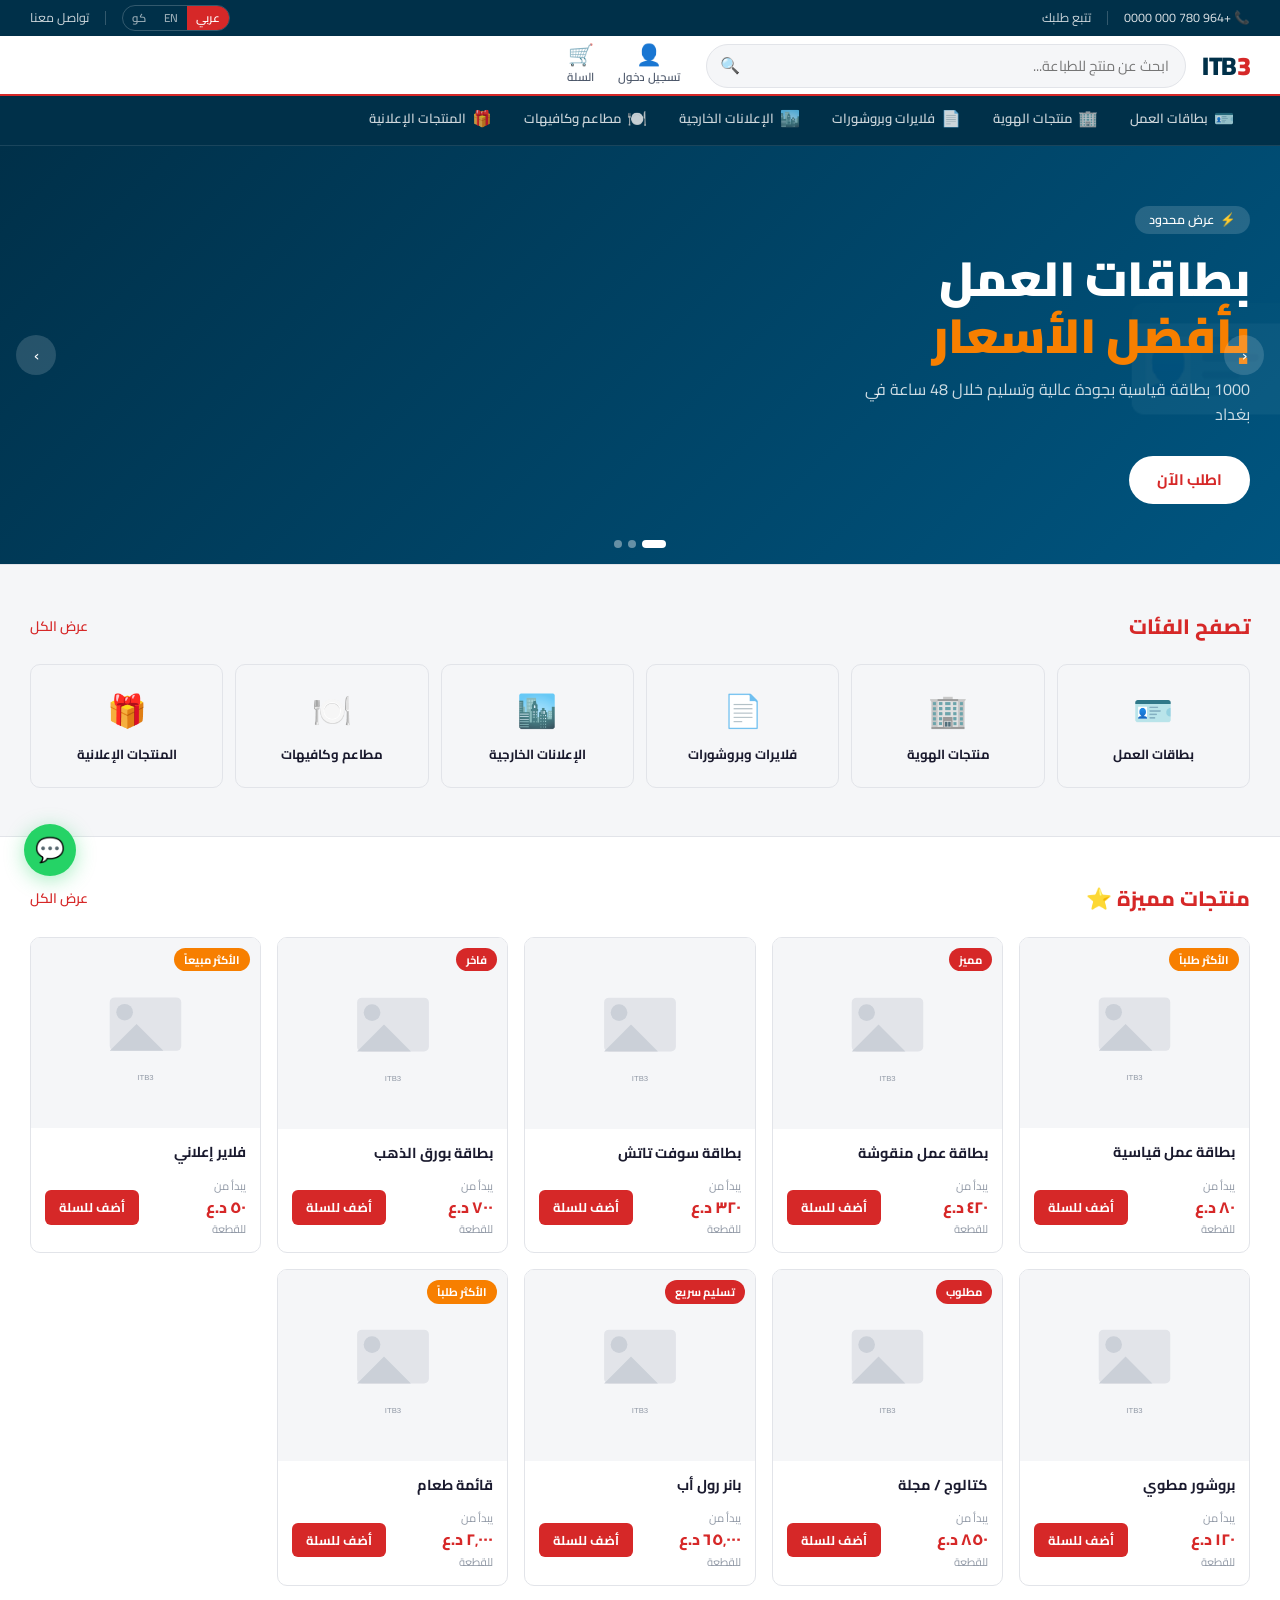
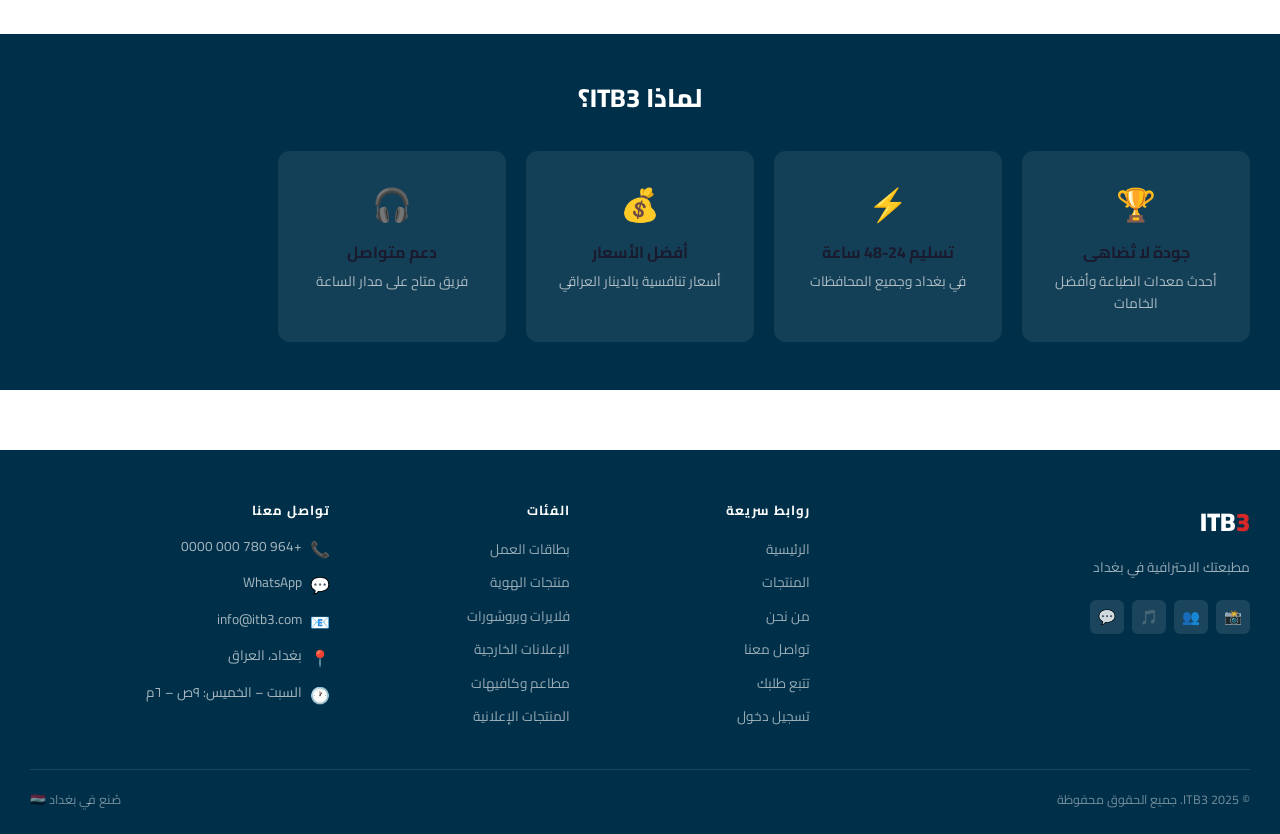
==== index.html @ 7f9bee48 "intial commit" ====
<!DOCTYPE html>
<html lang="ar" dir="rtl">
<head>
<meta charset="UTF-8"><meta name="viewport" content="width=device-width,initial-scale=1">
<title>ITB3 — مطبعة بغداد الاحترافية</title>
<meta name="description" content="أفضل حلول الطباعة في بغداد">
<link rel="stylesheet" href="assets/css/style.css">
</head>
<body class="font-arabic">

<!-- Topbar -->
<div class="topbar">
  <div class="container">
    <div class="topbar-inner">
      <div class="topbar-left">
        <span>📞 <span id="tb-phone"></span></span>
        <span class="topbar-sep"></span>
        <a href="track-order.html" data-i18n="nav_track"></a>
      </div>
      <div class="topbar-right">
        <div class="lang-pill">
          <button class="lang-btn active" data-lang="ar">عربي</button>
          <button class="lang-btn" data-lang="en">EN</button>
          <button class="lang-btn" data-lang="ku">کو</button>
        </div>
        <span class="topbar-sep"></span>
        <a href="contact.html" data-i18n="nav_contact"></a>
      </div>
    </div>
  </div>
</div>

<!-- Navbar -->
<nav id="main-nav">
  <div class="container">
    <div class="nav-inner">
      <button id="menu-toggle" aria-label="menu"><span></span><span></span><span></span></button>
      <a href="index.html" class="nav-logo-text">ITB<span>3</span></a>
      <div class="nav-search">
        <input type="text" data-i18n-ph="search_ph" id="main-search">
        <span class="nav-search-btn">🔍</span>
      </div>
      <div class="nav-actions">
        <a href="account/login.html" class="nav-action-btn auth-btn" id="nav-login">
          <span class="icon">👤</span><span data-i18n="nav_login"></span>
        </a>
        <a href="account/dashboard.html" class="nav-action-btn auth-btn" id="nav-dashboard" style="display:none">
          <span class="icon">👤</span><span id="nav-username"></span>
        </a>
        <button class="nav-action-btn" id="nav-logout" style="display:none" onclick="Auth.logout()">
          <span class="icon">🚪</span><span data-i18n="nav_logout"></span>
        </button>
        <a href="cart.html" class="nav-action-btn" style="position:relative">
          <span class="icon">🛒</span><span data-i18n="nav_cart"></span>
          <span class="cart-count">0</span>
        </a>
      </div>
    </div>
  </div>
</nav>

<!-- Category bar -->
<div class="cat-bar">
  <div class="container">
    <div class="cat-bar-inner" id="cat-bar"></div>
  </div>
</div>

<!-- Mobile nav -->
<div id="mob-overlay"></div>
<aside id="mob-nav">
  <div class="mob-nav-head">
    <span class="nav-logo-text" style="font-size:1.2rem">ITB<span>3</span></span>
    <button id="menu-toggle" style="font-size:1.3rem;color:#666">✕</button>
  </div>
  <nav class="mob-nav-links">
    <a href="index.html" class="mob-nav-link"><span class="ico">🏠</span><span data-i18n="nav_home"></span></a>
    <a href="products/index.html" class="mob-nav-link"><span class="ico">🏷️</span><span data-i18n="nav_products"></span></a>
    <a href="about.html" class="mob-nav-link"><span class="ico">ℹ️</span><span data-i18n="nav_about"></span></a>
    <a href="contact.html" class="mob-nav-link"><span class="ico">📞</span><span data-i18n="nav_contact"></span></a>
    <a href="track-order.html" class="mob-nav-link"><span class="ico">📦</span><span data-i18n="nav_track"></span></a>
    <a href="cart.html" class="mob-nav-link"><span class="ico">🛒</span><span data-i18n="nav_cart"></span></a>
    <a href="account/login.html" class="mob-nav-link"><span class="ico">👤</span><span data-i18n="nav_login"></span></a>
  </nav>
  <div style="padding:16px">
    <div class="lang-pill" style="justify-content:center">
      <button class="lang-btn active" data-lang="ar">عربي</button>
      <button class="lang-btn" data-lang="en">English</button>
      <button class="lang-btn" data-lang="ku">کوردی</button>
    </div>
  </div>
</aside>

<main>

<!-- Hero Slider -->
<section class="hero-slider">
  <div class="slides-track">
    <div class="slide slide-1">
      <div class="container">
        <div class="slide-content">
          <div class="slide-eyebrow">⚡ <span data-i18n="hero_offer"></span></div>
          <h2>بطاقات العمل<br><span>بأفضل الأسعار</span></h2>
          <p>1000 بطاقة قياسية بجودة عالية وتسليم خلال 48 ساعة في بغداد</p>
          <a href="product.html?id=standard-business-card" class="slide-cta" data-i18n="shop_now"></a>
        </div>
      </div>
      <div class="slide-decoration">🪪</div>
    </div>
    <div class="slide slide-2">
      <div class="container">
        <div class="slide-content">
          <div class="slide-eyebrow">🎯 <span data-i18n="hero_offer"></span></div>
          <h2>فلايرات وبروشورات<br><span>جاهزة خلال 24 ساعة</span></h2>
          <p>طباعة سريعة بألوان زاهية على ورق عالي الجودة بأحجام متعددة</p>
          <a href="product.html?id=flyer" class="slide-cta" data-i18n="shop_now"></a>
        </div>
      </div>
      <div class="slide-decoration">📄</div>
    </div>
    <div class="slide slide-3">
      <div class="container">
        <div class="slide-content">
          <div class="slide-eyebrow">🏆 <span>جودة لا تُضاهى</span></div>
          <h2>قوائم المطاعم<br><span>بتصميم فاخر</span></h2>
          <p>قوائم طعام احترافية مصفحة أو UV تعكس احترافية مطعمك</p>
          <a href="product.html?id=menu" class="slide-cta" data-i18n="shop_now"></a>
        </div>
      </div>
      <div class="slide-decoration">🍽️</div>
    </div>
  </div>
  <button class="slider-arrow slider-prev">‹</button>
  <button class="slider-arrow slider-next">›</button>
  <div class="slider-dots">
    <div class="slider-dot active"></div>
    <div class="slider-dot"></div>
    <div class="slider-dot"></div>
  </div>
</section>

<!-- Categories -->
<section class="sec" style="background:var(--bg-gray);border-bottom:1px solid var(--border)">
  <div class="container">
    <div class="sec-header">
      <h2 class="sec-title"><span data-i18n="cats_title"></span></h2>
      <a href="products/index.html" class="sec-link" data-i18n="view_all"></a>
    </div>
    <div class="cats-grid" id="cats-grid">
      <div style="grid-column:1/-1;text-align:center;padding:32px;color:var(--text-muted)" data-i18n="loading"></div>
    </div>
  </div>
</section>

<!-- Featured Products -->
<section class="sec">
  <div class="container">
    <div class="sec-header">
      <h2 class="sec-title"><span data-i18n="feat_title"></span> ⭐</h2>
      <a href="products/index.html" class="sec-link" data-i18n="view_all"></a>
    </div>
    <div class="products-grid" id="featured-grid">
      <div style="grid-column:1/-1;text-align:center;padding:32px;color:var(--text-muted)" data-i18n="loading"></div>
    </div>
  </div>
</section>

<!-- Why Us -->
<section class="sec" style="background:var(--secondary)">
  <div class="container">
    <div style="text-align:center;margin-bottom:36px">
      <h2 style="font-size:1.6rem;font-weight:800;color:#fff">لماذا ITB3؟</h2>
    </div>
    <div style="display:grid;grid-template-columns:repeat(auto-fill,minmax(220px,1fr));gap:20px">
      <div style="background:rgba(255,255,255,0.08);border-radius:12px;padding:28px;text-align:center;color:#fff">
        <div style="font-size:2rem;margin-bottom:12px">🏆</div>
        <h3 style="font-size:1rem;margin-bottom:8px">جودة لا تُضاهى</h3>
        <p style="color:rgba(255,255,255,0.65);font-size:0.85rem">أحدث معدات الطباعة وأفضل الخامات</p>
      </div>
      <div style="background:rgba(255,255,255,0.08);border-radius:12px;padding:28px;text-align:center;color:#fff">
        <div style="font-size:2rem;margin-bottom:12px">⚡</div>
        <h3 style="font-size:1rem;margin-bottom:8px">تسليم 24-48 ساعة</h3>
        <p style="color:rgba(255,255,255,0.65);font-size:0.85rem">في بغداد وجميع المحافظات</p>
      </div>
      <div style="background:rgba(255,255,255,0.08);border-radius:12px;padding:28px;text-align:center;color:#fff">
        <div style="font-size:2rem;margin-bottom:12px">💰</div>
        <h3 style="font-size:1rem;margin-bottom:8px">أفضل الأسعار</h3>
        <p style="color:rgba(255,255,255,0.65);font-size:0.85rem">أسعار تنافسية بالدينار العراقي</p>
      </div>
      <div style="background:rgba(255,255,255,0.08);border-radius:12px;padding:28px;text-align:center;color:#fff">
        <div style="font-size:2rem;margin-bottom:12px">🎧</div>
        <h3 style="font-size:1rem;margin-bottom:8px">دعم متواصل</h3>
        <p style="color:rgba(255,255,255,0.65);font-size:0.85rem">فريق متاح على مدار الساعة</p>
      </div>
    </div>
  </div>
</section>

</main>

<!-- Footer -->
<footer class="footer">
  <div class="container">
    <div class="footer-grid">
      <div>
        <div class="footer-logo"><span style="font-size:1.6rem;font-weight:900;color:#fff">ITB<span style="color:var(--primary)">3</span></span></div>
        <p style="color:rgba(255,255,255,0.6);font-size:0.85rem;margin:12px 0 20px;line-height:1.8" data-i18n="tagline"></p>
        <div class="footer-social">
          <a href="#">📸</a><a href="#">👥</a><a href="#">🎵</a><a href="#">💬</a>
        </div>
      </div>
      <div class="footer-col">
        <h4 data-i18n="footer_links"></h4>
        <ul>
          <li><a href="index.html" data-i18n="nav_home"></a></li>
          <li><a href="products/index.html" data-i18n="nav_products"></a></li>
          <li><a href="about.html" data-i18n="nav_about"></a></li>
          <li><a href="contact.html" data-i18n="nav_contact"></a></li>
          <li><a href="track-order.html" data-i18n="nav_track"></a></li>
          <li><a href="account/login.html" data-i18n="nav_login"></a></li>
        </ul>
      </div>
      <div class="footer-col" id="footer-cats-col">
        <h4 data-i18n="footer_cats"></h4>
        <ul id="footer-cats-list"></ul>
      </div>
      <div class="footer-col">
        <h4 data-i18n="footer_contact"></h4>
        <div class="footer-contact-item"><span class="ico">📞</span><a id="f-phone" href="#"></a></div>
        <div class="footer-contact-item"><span class="ico">💬</span><a id="f-wa" href="#">WhatsApp</a></div>
        <div class="footer-contact-item"><span class="ico">📧</span><a id="f-email" href="#"></a></div>
        <div class="footer-contact-item"><span class="ico">📍</span><span data-i18n="location_val"></span></div>
        <div class="footer-contact-item"><span class="ico">🕐</span><span data-i18n="hours_val"></span></div>
      </div>
    </div>
    <div class="footer-bottom">
      <p>© 2025 ITB3. <span data-i18n="footer_rights"></span></p>
      <p data-i18n="footer_made"></p>
    </div>
  </div>
</footer>
<a href="#" class="wa-float" data-wa>💬</a>

<script src="assets/js/i18n.js"></script>
<script src="assets/js/price-calc.js"></script>
<script src="assets/js/cart.js"></script>
<script src="assets/js/auth.js"></script>
<script src="assets/js/app.js"></script>
<script>
async function pageRender() {
  const lang = i18n.getLang();
  document.getElementById('tb-phone').textContent = CONFIG.phone;
  const fp = document.getElementById('f-phone'); if(fp){fp.href='tel:'+CONFIG.phone;fp.textContent=CONFIG.phone;}
  const fw = document.getElementById('f-wa'); if(fw) fw.href='https://wa.me/'+CONFIG.whatsapp;
  const fe = document.getElementById('f-email'); if(fe){fe.href='mailto:'+CONFIG.email;fe.textContent=CONFIG.email;}

  const res = await fetch('data/products.json');
  const data = await res.json();

  // Category bar
  const cb = document.getElementById('cat-bar');
  if(cb) cb.innerHTML = data.categories.map(c =>
    `<a href="products/index.html?cat=${c.id}" class="cat-bar-item">
      <span class="cat-icon">${c.icon}</span>${c.name[lang]||c.name.ar}
    </a>`).join('');

  // Categories grid
  const cg = document.getElementById('cats-grid');
  if(cg) cg.innerHTML = data.categories.map(c => buildCatCard(c)).join('');

  // Footer cats
  const fl = document.getElementById('footer-cats-list');
  if(fl) fl.innerHTML = data.categories.map(c => `<li><a href="products/index.html?cat=${c.id}">${c.name[lang]||c.name.ar}</a></li>`).join('');

  // Featured products
  const fg = document.getElementById('featured-grid');
  if(fg) {
    const feat = data.products.filter(p => p.featured);
    fg.innerHTML = feat.map(p => buildCard(p)).join('');
    i18n.render();
  }
  document.querySelectorAll('.fade-up').forEach(el => setTimeout(()=>el.classList.add('in'),50));
}
document.addEventListener('DOMContentLoaded', pageRender);
// Search
document.addEventListener('DOMContentLoaded', () => {
  document.getElementById('main-search').addEventListener('keydown', e => {
    if(e.key==='Enter') {
      const q = e.target.value.trim();
      if(q) window.location.href = 'products/index.html?q='+encodeURIComponent(q);
    }
  });
});
</script>
</body>
</html>
---- assets/css/style.css ----
/* ═══════════════════════════════════════════════════════════════
   ITB3 v2 — White E-Commerce Theme
   Like bidolubaski.com | AR/EN/KU | IQD | Full responsive
   ═══════════════════════════════════════════════════════════════ */

@import url('https://fonts.googleapis.com/css2?family=Cairo:wght@300;400;500;600;700;800;900&family=Raleway:wght@400;500;600;700;800&display=swap');

/* ── Variables ──────────────────────────────────────────────── */
:root {
  --primary:      #D62828;
  --primary-dark: #A81E1E;
  --primary-light:#FCE8E8;
  --secondary:    #003049;
  --accent:       #F77F00;
  --accent-light: #FFF3E0;
  --bg:           #FFFFFF;
  --bg-gray:      #F5F6F8;
  --bg-gray2:     #ECEEF2;
  --border:       #E2E4E9;
  --border-light: #F0F2F5;
  --text:         #1A1A2E;
  --text-mid:     #4A5568;
  --text-muted:   #9199A6;
  --green:        #16A34A;
  --green-light:  #F0FDF4;
  --shadow-sm:    0 1px 3px rgba(0,0,0,0.08);
  --shadow:       0 4px 16px rgba(0,0,0,0.1);
  --shadow-md:    0 8px 32px rgba(0,0,0,0.12);
  --radius-sm:    6px;
  --radius:       10px;
  --radius-lg:    16px;
  --nav-h:        60px;
  --topbar-h:     36px;
  --trans:        0.2s ease;
}

/* ── Reset ──────────────────────────────────────────────────── */
*,*::before,*::after{box-sizing:border-box;margin:0;padding:0}
html{scroll-behavior:smooth}
body{background:var(--bg);color:var(--text);line-height:1.6;overflow-x:hidden;font-family:'Cairo','Raleway',sans-serif}
body.no-scroll{overflow:hidden}
img{display:block;max-width:100%}
a{color:inherit;text-decoration:none}
button{cursor:pointer;border:none;background:none;font:inherit}
input,textarea,select{font:inherit}
ul,ol{list-style:none}

/* ── Typography ──────────────────────────────────────────────── */
body.font-arabic{font-family:'Cairo',sans-serif}
body.font-english{font-family:'Raleway','Cairo',sans-serif}
h1,h2,h3,h4{font-weight:700;line-height:1.3;color:var(--text)}

/* ── Container ───────────────────────────────────────────────── */
.container{width:100%;max-width:1260px;margin:0 auto;padding:0 20px}

/* ═══════════════════════════════════════════════════════════════
   TOP BAR
   ═══════════════════════════════════════════════════════════════ */
.topbar{
  height:var(--topbar-h);
  background:var(--secondary);
  color:rgba(255,255,255,0.85);
  font-size:0.78rem;
  display:flex;align-items:center;
}
.topbar-inner{display:flex;align-items:center;justify-content:space-between;width:100%;gap:12px}
.topbar-left,.topbar-right{display:flex;align-items:center;gap:16px}
.topbar a{color:rgba(255,255,255,0.8);transition:var(--trans)}
.topbar a:hover{color:#fff}
.topbar-sep{width:1px;height:14px;background:rgba(255,255,255,0.2)}
.lang-pill{
  display:flex;border:1px solid rgba(255,255,255,0.2);
  border-radius:20px;overflow:hidden
}
.lang-pill .lang-btn{
  padding:3px 9px;font-size:0.72rem;font-weight:600;
  color:rgba(255,255,255,0.6);transition:var(--trans);background:transparent
}
.lang-pill .lang-btn.active{background:var(--primary);color:#fff}
.lang-pill .lang-btn:hover:not(.active){color:#fff}

/* ═══════════════════════════════════════════════════════════════
   NAVBAR
   ═══════════════════════════════════════════════════════════════ */
#main-nav{
  position:sticky;
  top:0;
  z-index:900;
  background:#fff;
  border-bottom:2px solid var(--primary);
  box-shadow:var(--shadow-sm);
  height:var(--nav-h);
}
.nav-inner{
  display:flex;align-items:center;
  height:var(--nav-h);gap:16px;
}
.nav-logo img{height:44px;width:auto}
.nav-logo-text{
  font-size:1.6rem;font-weight:900;
  color:var(--secondary);letter-spacing:-0.5px;
}
.nav-logo-text span{color:var(--primary)}

/* Search bar */
.nav-search{flex:1;max-width:480px;position:relative}
.nav-search input{
  width:100%;
  padding:9px 44px 9px 16px;
  border:1.5px solid var(--border);
  border-radius:24px;
  font-size:0.9rem;
  background:var(--bg-gray);
  color:var(--text);
  transition:var(--trans);
}
[dir="rtl"] .nav-search input{padding:9px 16px 9px 44px}
.nav-search input:focus{outline:none;border-color:var(--primary);background:#fff}
.nav-search-btn{
  position:absolute;top:50%;inset-inline-end:14px;transform:translateY(-50%);
  color:var(--text-muted);font-size:1rem;
}
.nav-search input:focus ~ .nav-search-btn{color:var(--primary)}

/* Nav actions */
.nav-actions{display:flex;align-items:center;gap:4px;flex-shrink:0}
.nav-action-btn{
  display:flex;flex-direction:column;align-items:center;gap:2px;
  padding:6px 10px;border-radius:var(--radius-sm);
  color:var(--text-mid);font-size:0.72rem;font-weight:600;
  transition:var(--trans);position:relative;
}
.nav-action-btn:hover{color:var(--primary);background:var(--primary-light)}
.nav-action-btn .icon{font-size:1.3rem;line-height:1}
.nav-action-btn.auth-btn{min-width:72px}
/* Cart badge */
.cart-count{
  position:absolute;top:4px;inset-inline-end:6px;
  background:var(--primary);color:#fff;
  font-size:0.62rem;font-weight:700;
  width:16px;height:16px;border-radius:50%;
  display:none;align-items:center;justify-content:center;
}
.cart-count.show{display:flex}

/* Mobile toggle */
#menu-toggle{
  display:none;flex-direction:column;gap:4px;
  width:36px;height:36px;justify-content:center;align-items:center;
}
#menu-toggle span{width:20px;height:2px;background:var(--text);border-radius:2px;transition:var(--trans);display:block}

/* ═══════════════════════════════════════════════════════════════
   CATEGORY BAR (under nav)
   ═══════════════════════════════════════════════════════════════ */
.cat-bar{
  background:var(--secondary);
  border-bottom:1px solid rgba(255,255,255,0.1);
  position:sticky;top:var(--nav-h);z-index:800;
}
.cat-bar-inner{
  display:flex;align-items:center;gap:0;
  overflow-x:auto;scrollbar-width:none;
}
.cat-bar-inner::-webkit-scrollbar{display:none}
.cat-bar-item{
  display:flex;align-items:center;gap:6px;
  padding:10px 16px;
  color:rgba(255,255,255,0.8);
  font-size:0.82rem;font-weight:600;
  white-space:nowrap;
  transition:var(--trans);
  border-bottom:3px solid transparent;
  position:relative;
}
.cat-bar-item:hover,.cat-bar-item.active{
  color:#fff;border-bottom-color:var(--primary);
  background:rgba(255,255,255,0.07);
}
.cat-bar-item .cat-icon{font-size:1rem}

/* ═══════════════════════════════════════════════════════════════
   HERO SLIDER
   ═══════════════════════════════════════════════════════════════ */
.hero-slider{
  position:relative;overflow:hidden;
  background:var(--bg-gray);
  border-bottom:1px solid var(--border);
}
.slides-track{
  display:flex;transition:transform 0.5s cubic-bezier(0.4,0,0.2,1);
}
.slide{
  min-width:100%;
  padding:60px 0;
  position:relative;
  overflow:hidden;
}
.slide-1{background:linear-gradient(135deg,var(--secondary) 0%,#005580 100%)}
.slide-2{background:linear-gradient(135deg,var(--primary-dark) 0%,#8B0000 100%)}
.slide-3{background:linear-gradient(135deg,#1a472a 0%,#2d6a4f 100%)}
.slide-content{
  position:relative;z-index:2;
  max-width:560px;
}
.slide-eyebrow{
  display:inline-flex;align-items:center;gap:6px;
  background:rgba(255,255,255,0.15);
  color:#fff;border-radius:20px;
  padding:4px 14px;font-size:0.78rem;font-weight:600;
  margin-bottom:16px;
}
.slide h2{
  font-size:clamp(1.8rem,4vw,3rem);font-weight:900;color:#fff;
  line-height:1.2;margin-bottom:12px;
}
.slide h2 span{color:var(--accent)}
.slide p{color:rgba(255,255,255,0.8);font-size:1rem;margin-bottom:28px;max-width:400px}
.slide-cta{
  display:inline-flex;align-items:center;gap:8px;
  background:#fff;color:var(--primary);
  padding:12px 28px;border-radius:24px;
  font-weight:700;font-size:0.95rem;
  transition:var(--trans);
}
.slide-cta:hover{transform:translateY(-2px);box-shadow:0 8px 24px rgba(0,0,0,0.2)}
.slide-decoration{
  position:absolute;inset-inline-end:-40px;top:50%;transform:translateY(-50%);
  font-size:10rem;opacity:0.06;color:#fff;pointer-events:none;
}
[dir="rtl"] .slide-decoration{inset-inline-end:auto;inset-inline-start:-40px}

/* Slider controls */
.slider-dots{
  position:absolute;bottom:16px;left:50%;transform:translateX(-50%);
  display:flex;gap:6px;z-index:10;
}
.slider-dot{
  width:8px;height:8px;border-radius:50%;
  background:rgba(255,255,255,0.4);transition:var(--trans);cursor:pointer;
}
.slider-dot.active{background:#fff;width:24px;border-radius:4px}
.slider-arrow{
  position:absolute;top:50%;transform:translateY(-50%);z-index:10;
  width:40px;height:40px;border-radius:50%;
  background:rgba(255,255,255,0.15);color:#fff;font-size:1.1rem;
  display:flex;align-items:center;justify-content:center;
  transition:var(--trans);
}
.slider-arrow:hover{background:rgba(255,255,255,0.3)}
.slider-prev{inset-inline-start:16px}
.slider-next{inset-inline-end:16px}

/* ═══════════════════════════════════════════════════════════════
   SECTION HEADERS
   ═══════════════════════════════════════════════════════════════ */
.sec{padding:48px 0}
.sec-tight{padding:28px 0}
.sec-header{
  display:flex;align-items:center;justify-content:space-between;
  margin-bottom:24px;flex-wrap:wrap;gap:12px;
}
.sec-title{font-size:1.3rem;font-weight:800;color:var(--text)}
.sec-title span{color:var(--primary)}
.sec-link{
  font-size:0.85rem;font-weight:600;color:var(--primary);
  display:flex;align-items:center;gap:4px;
}
.sec-link:hover{text-decoration:underline}
.divider-line{
  display:flex;align-items:center;gap:8px;
  margin-bottom:24px;
}
.divider-line h2{font-size:1.2rem;font-weight:800;white-space:nowrap}
.divider-line::after{content:'';flex:1;height:2px;background:var(--border-light)}

/* ═══════════════════════════════════════════════════════════════
   CATEGORY CARDS (homepage)
   ═══════════════════════════════════════════════════════════════ */
.cats-grid{
  display:grid;
  grid-template-columns:repeat(6,1fr);
  gap:12px;
}
.cat-card{
  background:var(--bg-gray);
  border:1.5px solid var(--border);
  border-radius:var(--radius);
  padding:20px 12px;
  text-align:center;
  transition:var(--trans);
  cursor:pointer;
}
.cat-card:hover{
  border-color:var(--primary);
  background:var(--primary-light);
  transform:translateY(-3px);
  box-shadow:var(--shadow-sm);
}
.cat-card__icon{font-size:2rem;margin-bottom:8px;display:block}
.cat-card__name{font-size:0.82rem;font-weight:700;color:var(--text)}
.cat-card__count{font-size:0.72rem;color:var(--text-muted);margin-top:2px}

/* ═══════════════════════════════════════════════════════════════
   PRODUCT CARDS
   ═══════════════════════════════════════════════════════════════ */
.products-grid{
  display:grid;
  grid-template-columns:repeat(auto-fill,minmax(220px,1fr));
  gap:16px;
}
.product-card{
  background:#fff;
  border:1.5px solid var(--border);
  border-radius:var(--radius);
  overflow:hidden;
  transition:var(--trans);
}
.product-card:hover{
  border-color:var(--primary);
  box-shadow:var(--shadow);
  transform:translateY(-3px);
}
.product-card__img{
  aspect-ratio:1.2;
  overflow:hidden;
  background:var(--bg-gray);
  position:relative;
  display:block;
}
.product-card__img img{
  width:100%;height:100%;object-fit:cover;
  transition:transform 0.4s ease;
}
.product-card:hover .product-card__img img{transform:scale(1.06)}
.product-badge{
  position:absolute;top:10px;inset-inline-start:10px;
  background:var(--primary);color:#fff;
  font-size:0.7rem;font-weight:700;padding:3px 10px;border-radius:20px;
  z-index:2;
}
.product-badge.badge-new{background:var(--green)}
.product-badge.badge-hot{background:var(--accent);color:#fff}
.product-card__body{padding:14px}
.product-card__name{
  font-size:0.9rem;font-weight:700;margin-bottom:4px;
  color:var(--text);line-height:1.4;
}
.product-card__name a:hover{color:var(--primary)}
.product-card__attrs{
  display:flex;gap:6px;flex-wrap:wrap;margin-bottom:10px;
}
.product-attr{
  font-size:0.7rem;padding:2px 8px;
  background:var(--bg-gray2);border-radius:4px;
  color:var(--text-muted);font-weight:500;
}
.product-card__price{
  display:flex;align-items:center;justify-content:space-between;gap:8px;
}
.product-price-from{font-size:0.7rem;color:var(--text-muted)}
.product-price-val{font-size:1rem;font-weight:800;color:var(--primary)}
.product-price-unit{font-size:0.7rem;color:var(--text-muted)}
.btn-order{
  display:inline-flex;align-items:center;gap:4px;
  background:var(--primary);color:#fff;
  padding:7px 14px;border-radius:6px;
  font-size:0.8rem;font-weight:700;
  transition:var(--trans);
}
.btn-order:hover{background:var(--primary-dark)}

/* ═══════════════════════════════════════════════════════════════
   PRODUCT DETAIL — PRICE CALCULATOR
   ═══════════════════════════════════════════════════════════════ */
main.has-topcat{padding-top:0}
.product-layout{
  display:grid;grid-template-columns:480px 1fr;gap:32px;
  padding:32px 0 64px;
  align-items:start;
}
.product-gallery{position:sticky;top:calc(var(--nav-h)+8px)}
.product-gallery__main{
  border:1.5px solid var(--border);border-radius:var(--radius-lg);
  overflow:hidden;aspect-ratio:1.1;background:var(--bg-gray);
  margin-bottom:12px;
}
.product-gallery__main img{width:100%;height:100%;object-fit:cover}
.product-gallery__thumbs{display:flex;gap:8px}
.product-thumb{
  width:60px;height:60px;border-radius:8px;
  border:2px solid var(--border);overflow:hidden;cursor:pointer;
  transition:var(--trans);
}
.product-thumb.active,.product-thumb:hover{border-color:var(--primary)}
.product-thumb img{width:100%;height:100%;object-fit:cover}

/* Calculator panel */
.calc-panel{}
.product-title{font-size:1.5rem;font-weight:800;margin-bottom:8px}
.product-breadcrumb{
  display:flex;align-items:center;gap:6px;
  font-size:0.8rem;color:var(--text-muted);margin-bottom:12px;
}
.product-breadcrumb a:hover{color:var(--primary)}
.product-breadcrumb span{color:var(--border)}

/* Option groups */
.option-group{
  margin-bottom:20px;
  background:var(--bg-gray);
  border:1.5px solid var(--border);
  border-radius:var(--radius);
  overflow:hidden;
}
.option-group-header{
  display:flex;align-items:center;justify-content:space-between;
  padding:12px 16px;
  border-bottom:1px solid var(--border);
  background:#fff;
  cursor:pointer;
}
.option-group-label{
  font-size:0.85rem;font-weight:700;color:var(--text);
  display:flex;align-items:center;gap:8px;
}
.option-group-label .step-num{
  width:22px;height:22px;border-radius:50%;
  background:var(--primary);color:#fff;
  font-size:0.72rem;font-weight:800;
  display:flex;align-items:center;justify-content:center;flex-shrink:0;
}
.option-group-val{font-size:0.82rem;font-weight:600;color:var(--primary)}
.option-group-body{padding:14px 16px}

/* Option pills */
.option-pills{display:flex;flex-wrap:wrap;gap:8px}
.option-pill{
  padding:8px 16px;border-radius:8px;
  border:1.5px solid var(--border);
  font-size:0.82rem;font-weight:600;
  color:var(--text-mid);background:#fff;
  cursor:pointer;transition:var(--trans);
  display:flex;flex-direction:column;align-items:center;gap:2px;
}
.option-pill:hover{border-color:var(--primary);color:var(--primary)}
.option-pill.selected{
  border-color:var(--primary);
  background:var(--primary-light);
  color:var(--primary);
}
.option-pill.disabled{opacity:0.4;cursor:not-allowed}
.option-pill .pill-sub{font-size:0.68rem;font-weight:400;color:var(--text-muted)}
.option-pill.selected .pill-sub{color:var(--primary)}

/* Quantity table */
.qty-table{
  display:grid;
  grid-template-columns:repeat(auto-fill,minmax(100px,1fr));
  gap:8px;
}
.qty-option{
  padding:10px 8px;border-radius:8px;
  border:1.5px solid var(--border);background:#fff;
  cursor:pointer;transition:var(--trans);text-align:center;
}
.qty-option:hover{border-color:var(--primary)}
.qty-option.selected{border-color:var(--primary);background:var(--primary-light)}
.qty-option__num{font-size:1rem;font-weight:800;color:var(--text)}
.qty-option__price{font-size:0.72rem;color:var(--text-muted);margin-top:2px}
.qty-option__unit{font-size:0.65rem;color:var(--text-muted)}
.qty-option.selected .qty-option__num{color:var(--primary)}

/* Price summary box */
.price-box{
  background:#fff;border:2px solid var(--primary);
  border-radius:var(--radius-lg);padding:24px;
  position:sticky;top:calc(var(--nav-h)+8px);
  margin-top:20px;
}
.price-box__title{font-size:0.85rem;color:var(--text-muted);margin-bottom:4px}
.price-box__total{
  font-size:2.2rem;font-weight:900;color:var(--primary);
  line-height:1;margin-bottom:4px;
}
.price-box__unit{font-size:0.82rem;color:var(--text-muted);margin-bottom:16px}
.price-box__breakdown{
  background:var(--bg-gray);border-radius:8px;padding:12px;
  margin-bottom:16px;
}
.price-row{
  display:flex;justify-content:space-between;
  font-size:0.8rem;padding:4px 0;
  color:var(--text-mid);
}
.price-row.total-row{
  border-top:1px solid var(--border);margin-top:6px;padding-top:8px;
  font-weight:700;color:var(--text);font-size:0.88rem;
}
.price-box__actions{display:flex;flex-direction:column;gap:8px}
.btn-add-cart{
  display:flex;align-items:center;justify-content:center;gap:8px;
  background:var(--primary);color:#fff;
  padding:14px;border-radius:10px;
  font-size:1rem;font-weight:700;border:none;
  transition:var(--trans);cursor:pointer;
}
.btn-add-cart:hover{background:var(--primary-dark);transform:translateY(-1px)}
.btn-wa{
  display:flex;align-items:center;justify-content:center;gap:8px;
  background:#25D366;color:#fff;
  padding:12px;border-radius:10px;
  font-size:0.9rem;font-weight:700;border:none;
  transition:var(--trans);cursor:pointer;
}
.btn-wa:hover{background:#1ebe5d}
.delivery-note{
  font-size:0.75rem;color:var(--text-muted);
  text-align:center;margin-top:10px;
}

/* ═══════════════════════════════════════════════════════════════
   CART
   ═══════════════════════════════════════════════════════════════ */
.page-title-bar{
  background:var(--bg-gray);border-bottom:1px solid var(--border);
  padding:20px 0;margin-bottom:28px;
}
.page-title-bar h1{font-size:1.4rem;font-weight:800}
.cart-layout{display:grid;grid-template-columns:1fr 360px;gap:24px}
.cart-table{width:100%;border-collapse:collapse}
.cart-table th{
  padding:10px 14px;text-align:start;
  font-size:0.78rem;font-weight:700;text-transform:uppercase;
  letter-spacing:0.06em;color:var(--text-muted);
  background:var(--bg-gray);
  border-bottom:1px solid var(--border);
}
.cart-table td{
  padding:14px;border-bottom:1px solid var(--border-light);
  vertical-align:middle;font-size:0.88rem;
}
.cart-item-img{
  width:64px;height:64px;object-fit:cover;
  border-radius:8px;background:var(--bg-gray);
}
.cart-item-name{font-weight:700;margin-bottom:3px}
.cart-item-spec{font-size:0.78rem;color:var(--text-muted)}
.qty-ctrl{
  display:inline-flex;border:1.5px solid var(--border);border-radius:8px;overflow:hidden;
}
.qty-ctrl button{
  width:30px;height:30px;font-size:1rem;
  color:var(--text-mid);transition:var(--trans);
}
.qty-ctrl button:hover{background:var(--bg-gray);color:var(--primary)}
.qty-ctrl input{
  width:40px;text-align:center;border:none;background:transparent;
  font-size:0.88rem;font-weight:700;color:var(--text);
}
.price-cell{font-weight:700;color:var(--primary)}
.remove-btn{color:var(--text-muted);font-size:1.1rem;transition:var(--trans)}
.remove-btn:hover{color:var(--primary)}
.cart-summary-box{
  background:var(--bg-gray);border:1.5px solid var(--border);
  border-radius:var(--radius-lg);padding:24px;
  position:sticky;top:calc(var(--nav-h)+8px);
}
.cart-summary-box h3{font-size:1.1rem;margin-bottom:20px}
.sum-row{
  display:flex;justify-content:space-between;
  padding:10px 0;border-bottom:1px solid var(--border);
  font-size:0.9rem;
}
.sum-row:last-child{border-bottom:none}
.sum-row.total{font-weight:800;font-size:1rem;color:var(--text)}
.sum-row.total .val{color:var(--primary)}
.cart-actions{display:flex;flex-direction:column;gap:10px;margin-top:20px}
.cart-empty{
  text-align:center;padding:80px 24px;
  background:var(--bg-gray);border-radius:var(--radius-lg);
}

/* ═══════════════════════════════════════════════════════════════
   FORMS / AUTH
   ═══════════════════════════════════════════════════════════════ */
.auth-wrap{
  max-width:480px;margin:48px auto 80px;
  background:#fff;border:1.5px solid var(--border);
  border-radius:var(--radius-lg);padding:40px;
  box-shadow:var(--shadow);
}
.auth-logo{text-align:center;margin-bottom:28px}
.auth-logo img{height:40px;margin:0 auto 8px}
.auth-title{font-size:1.3rem;font-weight:800;text-align:center;margin-bottom:24px}
.form-group{display:flex;flex-direction:column;gap:6px;margin-bottom:16px}
.form-label{font-size:0.83rem;font-weight:700;color:var(--text-mid)}
.form-label span{color:var(--primary)}
.form-input,.form-select,.form-textarea{
  padding:11px 14px;border:1.5px solid var(--border);
  border-radius:var(--radius-sm);font-size:0.9rem;
  color:var(--text);background:#fff;transition:var(--trans);
  width:100%;
}
.form-input:focus,.form-select:focus,.form-textarea:focus{
  outline:none;border-color:var(--primary);
  box-shadow:0 0 0 3px rgba(214,40,40,0.08);
}
.form-input.error{border-color:#EF4444}
.field-error{font-size:0.75rem;color:#EF4444;margin-top:3px}
.form-grid{display:grid;grid-template-columns:1fr 1fr;gap:14px}
.form-grid .full{grid-column:1/-1}
.auth-link{text-align:center;font-size:0.85rem;color:var(--text-muted);margin-top:16px}
.auth-link a{color:var(--primary);font-weight:600}
.auth-divider{
  display:flex;align-items:center;gap:10px;
  margin:20px 0;color:var(--text-muted);font-size:0.8rem;
}
.auth-divider::before,.auth-divider::after{content:'';flex:1;height:1px;background:var(--border)}
.social-auth{display:flex;flex-direction:column;gap:8px}
.btn-social{
  display:flex;align-items:center;justify-content:center;gap:8px;
  border:1.5px solid var(--border);border-radius:8px;
  padding:10px;font-size:0.88rem;font-weight:600;color:var(--text);
  transition:var(--trans);
}
.btn-social:hover{border-color:var(--primary);background:var(--primary-light)}

/* ═══════════════════════════════════════════════════════════════
   BUTTONS
   ═══════════════════════════════════════════════════════════════ */
.btn{
  display:inline-flex;align-items:center;justify-content:center;gap:8px;
  padding:11px 24px;border-radius:8px;font-weight:700;
  font-size:0.9rem;transition:var(--trans);white-space:nowrap;cursor:pointer;
}
.btn-primary{background:var(--primary);color:#fff;border:none}
.btn-primary:hover{background:var(--primary-dark);transform:translateY(-1px)}
.btn-secondary{background:var(--secondary);color:#fff;border:none}
.btn-secondary:hover{background:#004060}
.btn-outline{
  border:1.5px solid var(--primary);color:var(--primary);background:transparent;
}
.btn-outline:hover{background:var(--primary-light)}
.btn-outline-gray{
  border:1.5px solid var(--border);color:var(--text-mid);background:transparent;
}
.btn-outline-gray:hover{border-color:var(--primary);color:var(--primary)}
.btn-whatsapp{background:#25D366;color:#fff;border:none}
.btn-whatsapp:hover{background:#1ebe5d}
.btn-sm{padding:7px 14px;font-size:0.8rem}
.btn-lg{padding:14px 32px;font-size:1rem}
.btn-full{width:100%;justify-content:center}

/* ═══════════════════════════════════════════════════════════════
   FOOTER
   ═══════════════════════════════════════════════════════════════ */
.footer{
  background:var(--secondary);color:rgba(255,255,255,0.8);
  padding:52px 0 24px;margin-top:60px;
}
.footer-grid{
  display:grid;grid-template-columns:2fr 1fr 1fr 1.5fr;
  gap:40px;margin-bottom:40px;
}
.footer-logo img{height:38px;filter:brightness(0) invert(1);margin-bottom:12px}
.footer-logo p{font-size:0.85rem;line-height:1.8;color:rgba(255,255,255,0.65);margin-bottom:16px}
.footer-social{display:flex;gap:8px}
.footer-social a{
  width:34px;height:34px;border-radius:6px;
  background:rgba(255,255,255,0.1);
  display:flex;align-items:center;justify-content:center;
  font-size:0.9rem;transition:var(--trans);
}
.footer-social a:hover{background:var(--primary)}
.footer-col h4{
  font-size:0.82rem;font-weight:700;color:#fff;
  text-transform:uppercase;letter-spacing:0.08em;
  margin-bottom:16px;
}
.footer-col ul{display:flex;flex-direction:column;gap:8px}
.footer-col ul a{
  color:rgba(255,255,255,0.6);font-size:0.85rem;transition:var(--trans);
}
.footer-col ul a:hover{color:#fff;padding-inline-start:4px}
.footer-contact-item{
  display:flex;align-items:flex-start;gap:8px;
  font-size:0.85rem;color:rgba(255,255,255,0.65);margin-bottom:10px;
}
.footer-contact-item .ico{color:var(--accent);font-size:1rem;margin-top:1px;flex-shrink:0}
.footer-bottom{
  border-top:1px solid rgba(255,255,255,0.1);padding-top:20px;
  display:flex;align-items:center;justify-content:space-between;
  flex-wrap:wrap;gap:12px;
  font-size:0.78rem;color:rgba(255,255,255,0.45);
}

/* ═══════════════════════════════════════════════════════════════
   MOBILE NAV
   ═══════════════════════════════════════════════════════════════ */
#mob-overlay{
  display:none;position:fixed;inset:0;background:rgba(0,0,0,0.5);z-index:950;
}
#mob-overlay.on{display:block}
#mob-nav{
  position:fixed;top:0;inset-inline-start:-320px;
  width:300px;height:100vh;background:#fff;z-index:960;
  transition:inset-inline-start 0.3s ease;overflow-y:auto;
  border-inline-end:1px solid var(--border);
}
#mob-nav.open{inset-inline-start:0}
.mob-nav-head{
  display:flex;align-items:center;justify-content:space-between;
  padding:14px 16px;border-bottom:2px solid var(--primary);
}
.mob-nav-links{padding:8px 0}
.mob-nav-link{
  display:flex;align-items:center;gap:10px;
  padding:13px 20px;color:var(--text);font-size:0.9rem;font-weight:600;
  border-bottom:1px solid var(--border-light);transition:var(--trans);
}
.mob-nav-link:hover{background:var(--primary-light);color:var(--primary)}
.mob-nav-link .ico{font-size:1.1rem}

/* ═══════════════════════════════════════════════════════════════
   TOAST / UTILS
   ═══════════════════════════════════════════════════════════════ */
.toast{
  position:fixed;bottom:24px;left:50%;transform:translateX(-50%) translateY(80px);
  background:var(--secondary);color:#fff;
  padding:12px 28px;border-radius:50px;
  font-size:0.88rem;font-weight:600;z-index:9999;
  opacity:0;transition:all 0.3s ease;pointer-events:none;
  white-space:nowrap;box-shadow:var(--shadow-md);
}
.toast.show{transform:translateX(-50%) translateY(0);opacity:1}
.wa-float{
  position:fixed;bottom:24px;inset-inline-end:24px;
  width:52px;height:52px;border-radius:50%;
  background:#25D366;color:#fff;font-size:1.5rem;
  display:flex;align-items:center;justify-content:center;
  box-shadow:0 4px 20px rgba(37,211,102,0.4);z-index:700;
  transition:var(--trans);
}
.wa-float:hover{transform:scale(1.1)}
.badge{
  display:inline-flex;align-items:center;padding:3px 10px;
  border-radius:20px;font-size:0.72rem;font-weight:700;
}
.badge-green{background:var(--green-light);color:var(--green)}
.badge-red{background:var(--primary-light);color:var(--primary)}
.badge-yellow{background:#FEF9C3;color:#A16207}
.badge-blue{background:#EFF6FF;color:#1D4ED8}

/* ═══════════════════════════════════════════════════════════════
   DASHBOARD (user account)
   ═══════════════════════════════════════════════════════════════ */
.account-layout{display:grid;grid-template-columns:240px 1fr;gap:24px;padding:32px 0 64px}
.account-sidebar{
  background:var(--bg-gray);border:1.5px solid var(--border);
  border-radius:var(--radius-lg);padding:20px;height:fit-content;
  position:sticky;top:calc(var(--nav-h)+8px);
}
.account-user{text-align:center;padding-bottom:16px;border-bottom:1px solid var(--border);margin-bottom:16px}
.account-avatar{
  width:64px;height:64px;border-radius:50%;
  background:var(--primary-light);border:3px solid var(--primary);
  display:flex;align-items:center;justify-content:center;
  font-size:1.6rem;margin:0 auto 8px;
}
.account-name{font-weight:700;font-size:0.95rem}
.account-email{font-size:0.78rem;color:var(--text-muted)}
.account-nav{display:flex;flex-direction:column;gap:2px}
.account-nav-link{
  display:flex;align-items:center;gap:8px;
  padding:10px 12px;border-radius:8px;
  font-size:0.88rem;font-weight:600;color:var(--text-mid);
  transition:var(--trans);
}
.account-nav-link:hover,.account-nav-link.active{
  background:var(--primary-light);color:var(--primary);
}
.data-table{width:100%;border-collapse:collapse}
.data-table th{
  padding:10px 14px;text-align:start;
  font-size:0.75rem;font-weight:700;text-transform:uppercase;
  color:var(--text-muted);background:var(--bg-gray);
  border-bottom:1px solid var(--border);
}
.data-table td{
  padding:14px;border-bottom:1px solid var(--border-light);
  font-size:0.85rem;
}
.table-wrap{border:1.5px solid var(--border);border-radius:var(--radius-lg);overflow:auto;background:#fff}

/* ═══════════════════════════════════════════════════════════════
   RESPONSIVE
   ═══════════════════════════════════════════════════════════════ */
@media(max-width:1100px){
  .product-layout{grid-template-columns:1fr 1fr}
  .footer-grid{grid-template-columns:1fr 1fr;gap:28px}
  .cats-grid{grid-template-columns:repeat(3,1fr)}
}
@media(max-width:900px){
  .topbar .topbar-left{display:none}
  .nav-search{max-width:320px}
  .product-layout{grid-template-columns:1fr}
  .product-gallery{position:static}
  .price-box{position:static}
  .cart-layout{grid-template-columns:1fr}
  .account-layout{grid-template-columns:1fr}
}
@media(max-width:768px){
  .topbar{height:auto;padding:6px 0}
  #main-nav{height:56px}
  :root{--nav-h:56px}
  .nav-search{display:none}
  .nav-links-desktop{display:none}
  #menu-toggle{display:flex}
  .cats-grid{grid-template-columns:repeat(3,1fr);gap:8px}
  .cat-bar{display:none}
  .products-grid{grid-template-columns:repeat(2,1fr);gap:10px}
  .footer-grid{grid-template-columns:1fr}
  .slide{padding:40px 0}
  .cart-table thead{display:none}
  .cart-table tr{display:flex;flex-wrap:wrap;padding:12px 0;border-bottom:1px solid var(--border-light)}
  .cart-table td{border-bottom:none;padding:4px 8px}
  .auth-wrap{margin:24px 16px 48px;padding:28px 20px}
}
@media(max-width:480px){
  .container{padding:0 12px}
  .cats-grid{grid-template-columns:repeat(3,1fr)}
  .products-grid{grid-template-columns:1fr 1fr}
  .product-card__body{padding:10px}
  .form-grid{grid-template-columns:1fr}
  .option-pills{gap:6px}
  .option-pill{padding:7px 10px;font-size:0.78rem}
  .qty-table{grid-template-columns:repeat(3,1fr)}
}

/* ── Scroll animations ───────────────────────────────────────── */
.fade-up{opacity:0;transform:translateY(20px);transition:opacity 0.5s ease,transform 0.5s ease}
.fade-up.in{opacity:1;transform:none}

/* ── File upload ─────────────────────────────────────────────── */
.file-drop{
  border:2px dashed var(--border);border-radius:var(--radius);
  padding:32px;text-align:center;cursor:pointer;transition:var(--trans);
}
.file-drop:hover{border-color:var(--primary);background:var(--primary-light)}
.file-drop input{display:none}
.file-drop-icon{font-size:2rem;margin-bottom:8px}
.file-drop-text{font-size:0.88rem;color:var(--text-muted)}
.file-name-display{margin-top:8px;font-size:0.82rem;color:var(--primary);font-weight:600}

/* ── Breadcrumb ──────────────────────────────────────────────── */
.breadcrumb{
  display:flex;align-items:center;gap:6px;flex-wrap:wrap;
  font-size:0.8rem;color:var(--text-muted);padding:12px 0;
}
.breadcrumb a:hover{color:var(--primary)}
.breadcrumb .sep{color:var(--border)}

/* ── Scrollbar ───────────────────────────────────────────────── */
::-webkit-scrollbar{width:5px;height:5px}
::-webkit-scrollbar-track{background:var(--bg-gray)}
::-webkit-scrollbar-thumb{background:var(--border);border-radius:3px}
::-webkit-scrollbar-thumb:hover{background:var(--primary)}
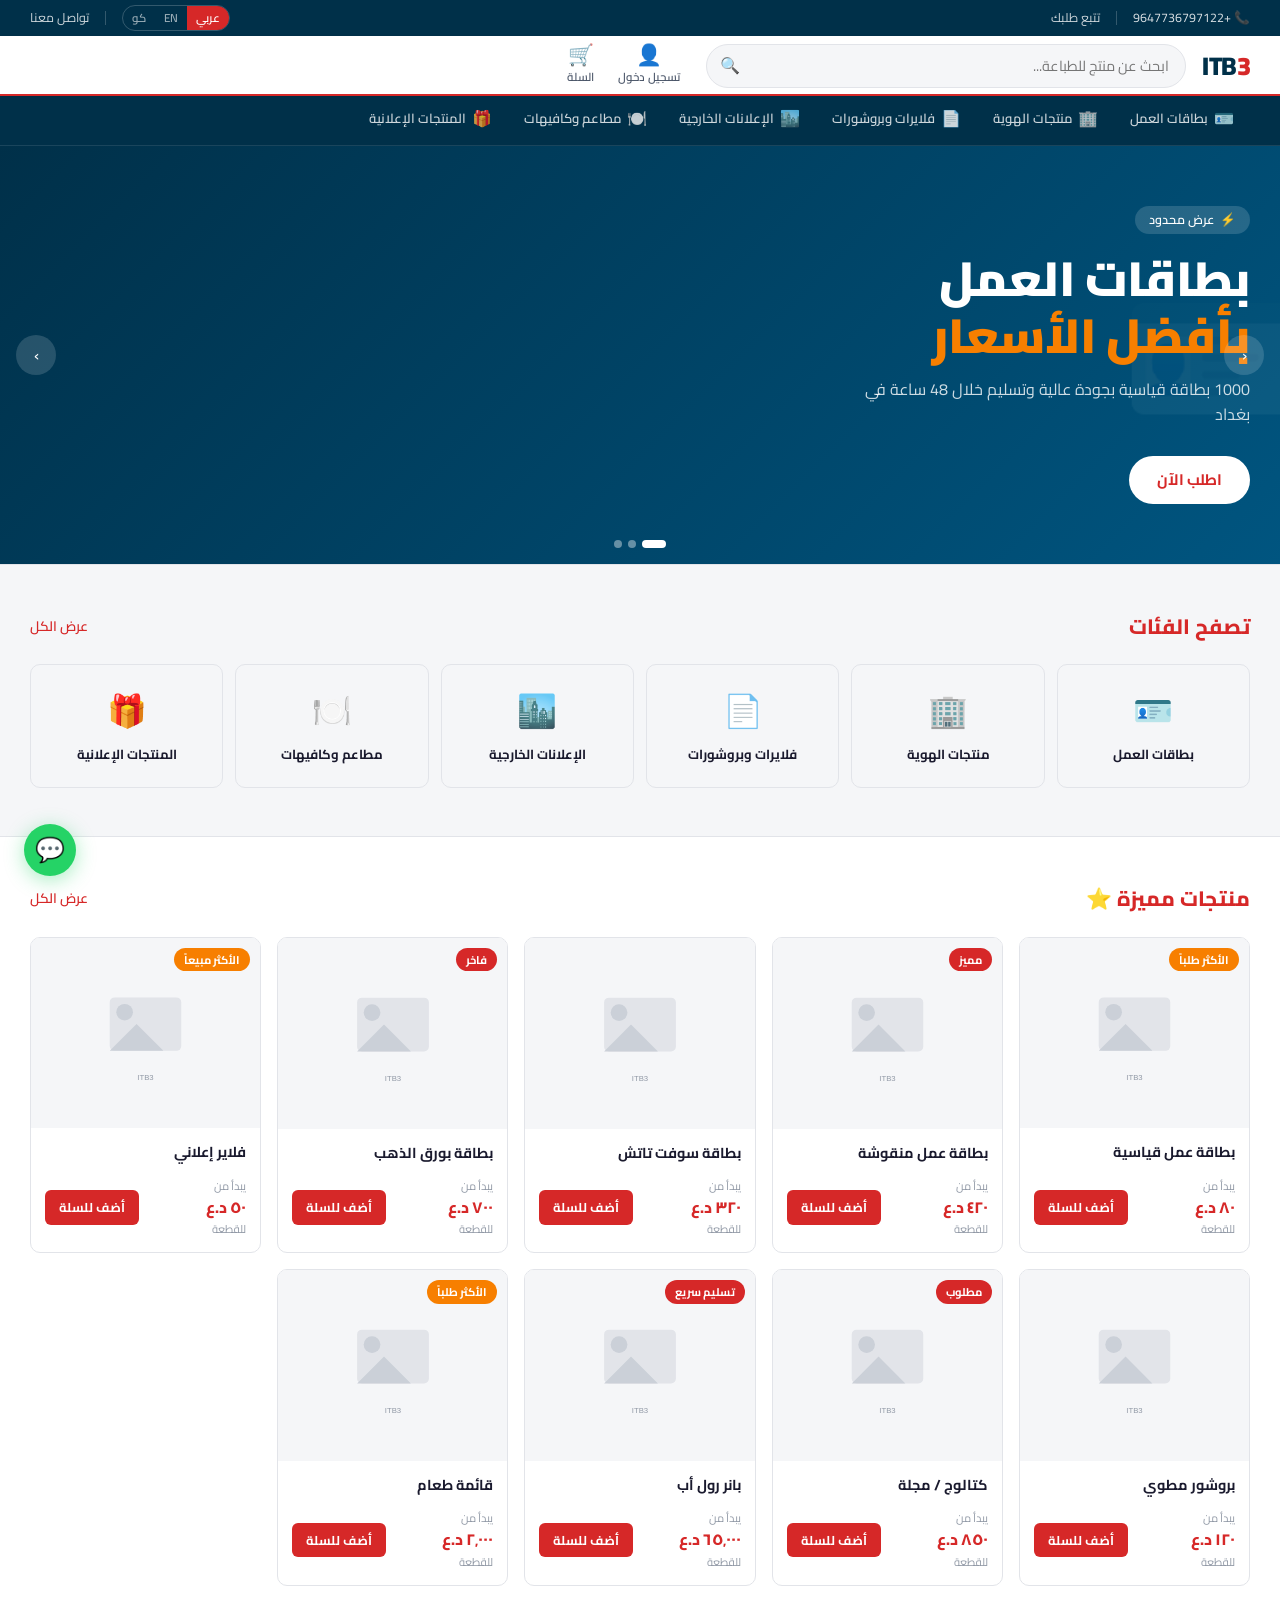
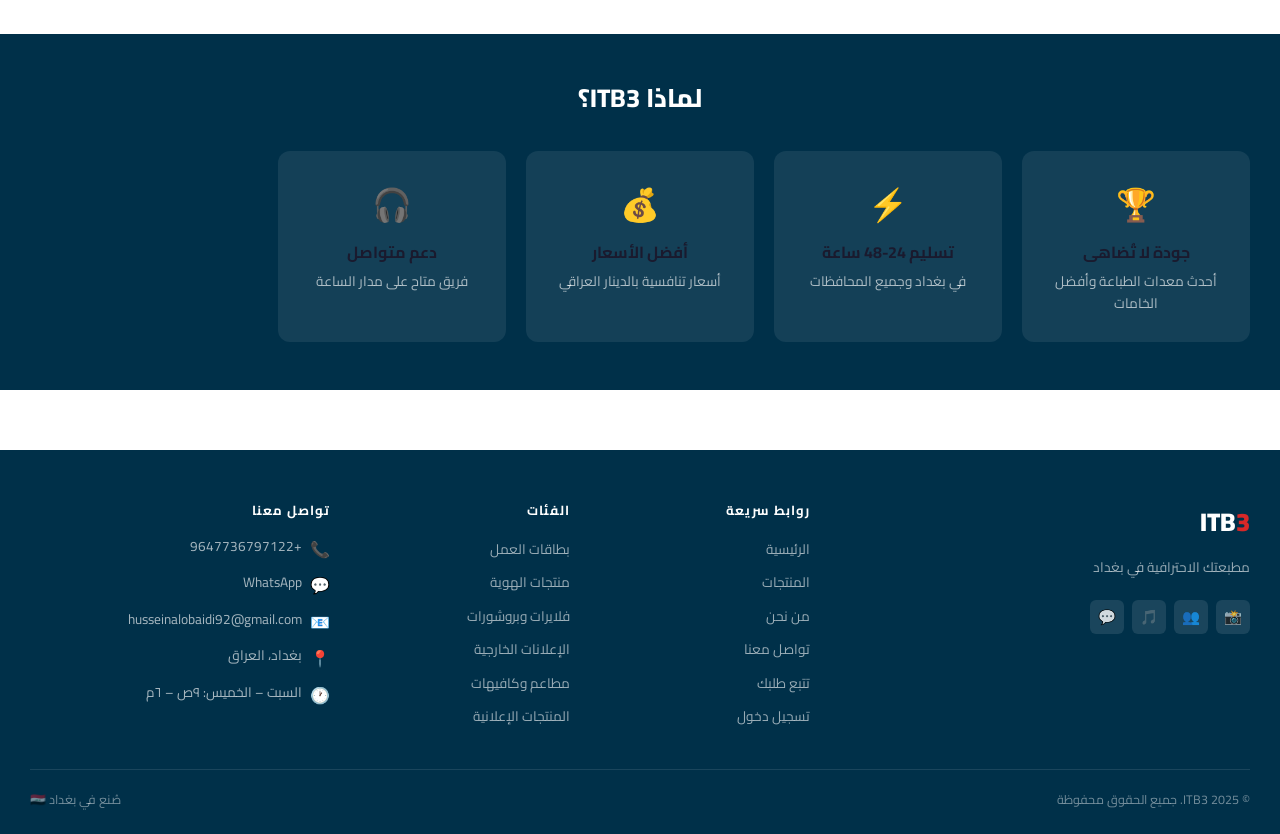
==== commit 0e4feb52: "edit number" ====
--- a/index.html
+++ b/index.html
@@ -206,7 +206,7 @@
         <div class="footer-logo"><span style="font-size:1.6rem;font-weight:900;color:#fff">ITB<span style="color:var(--primary)">3</span></span></div>
         <p style="color:rgba(255,255,255,0.6);font-size:0.85rem;margin:12px 0 20px;line-height:1.8" data-i18n="tagline"></p>
         <div class="footer-social">
-          <a href="#">📸</a><a href="#">👥</a><a href="#">🎵</a><a href="#">💬</a>
+          <a href="#">📸</a><a href="#">👥</a><a href="#">🎵</a><a href="https://wa.me/9647736797122">💬</a>
         </div>
       </div>
       <div class="footer-col">
@@ -226,9 +226,9 @@
       </div>
       <div class="footer-col">
         <h4 data-i18n="footer_contact"></h4>
-        <div class="footer-contact-item"><span class="ico">📞</span><a id="f-phone" href="#"></a></div>
-        <div class="footer-contact-item"><span class="ico">💬</span><a id="f-wa" href="#">WhatsApp</a></div>
-        <div class="footer-contact-item"><span class="ico">📧</span><a id="f-email" href="#"></a></div>
+        <div class="footer-contact-item"><span class="ico">📞</span><a id="f-phone" href="9647736797122"></a></div>
+        <div class="footer-contact-item"><span class="ico">💬</span><a id="f-wa" href="https://wa.me/9647736797122">WhatsApp</a></div>
+        <div class="footer-contact-item"><span class="ico">📧</span><a id="f-email" href="husseinalobaidi92@gmail.com"></a></div>
         <div class="footer-contact-item"><span class="ico">📍</span><span data-i18n="location_val"></span></div>
         <div class="footer-contact-item"><span class="ico">🕐</span><span data-i18n="hours_val"></span></div>
       </div>
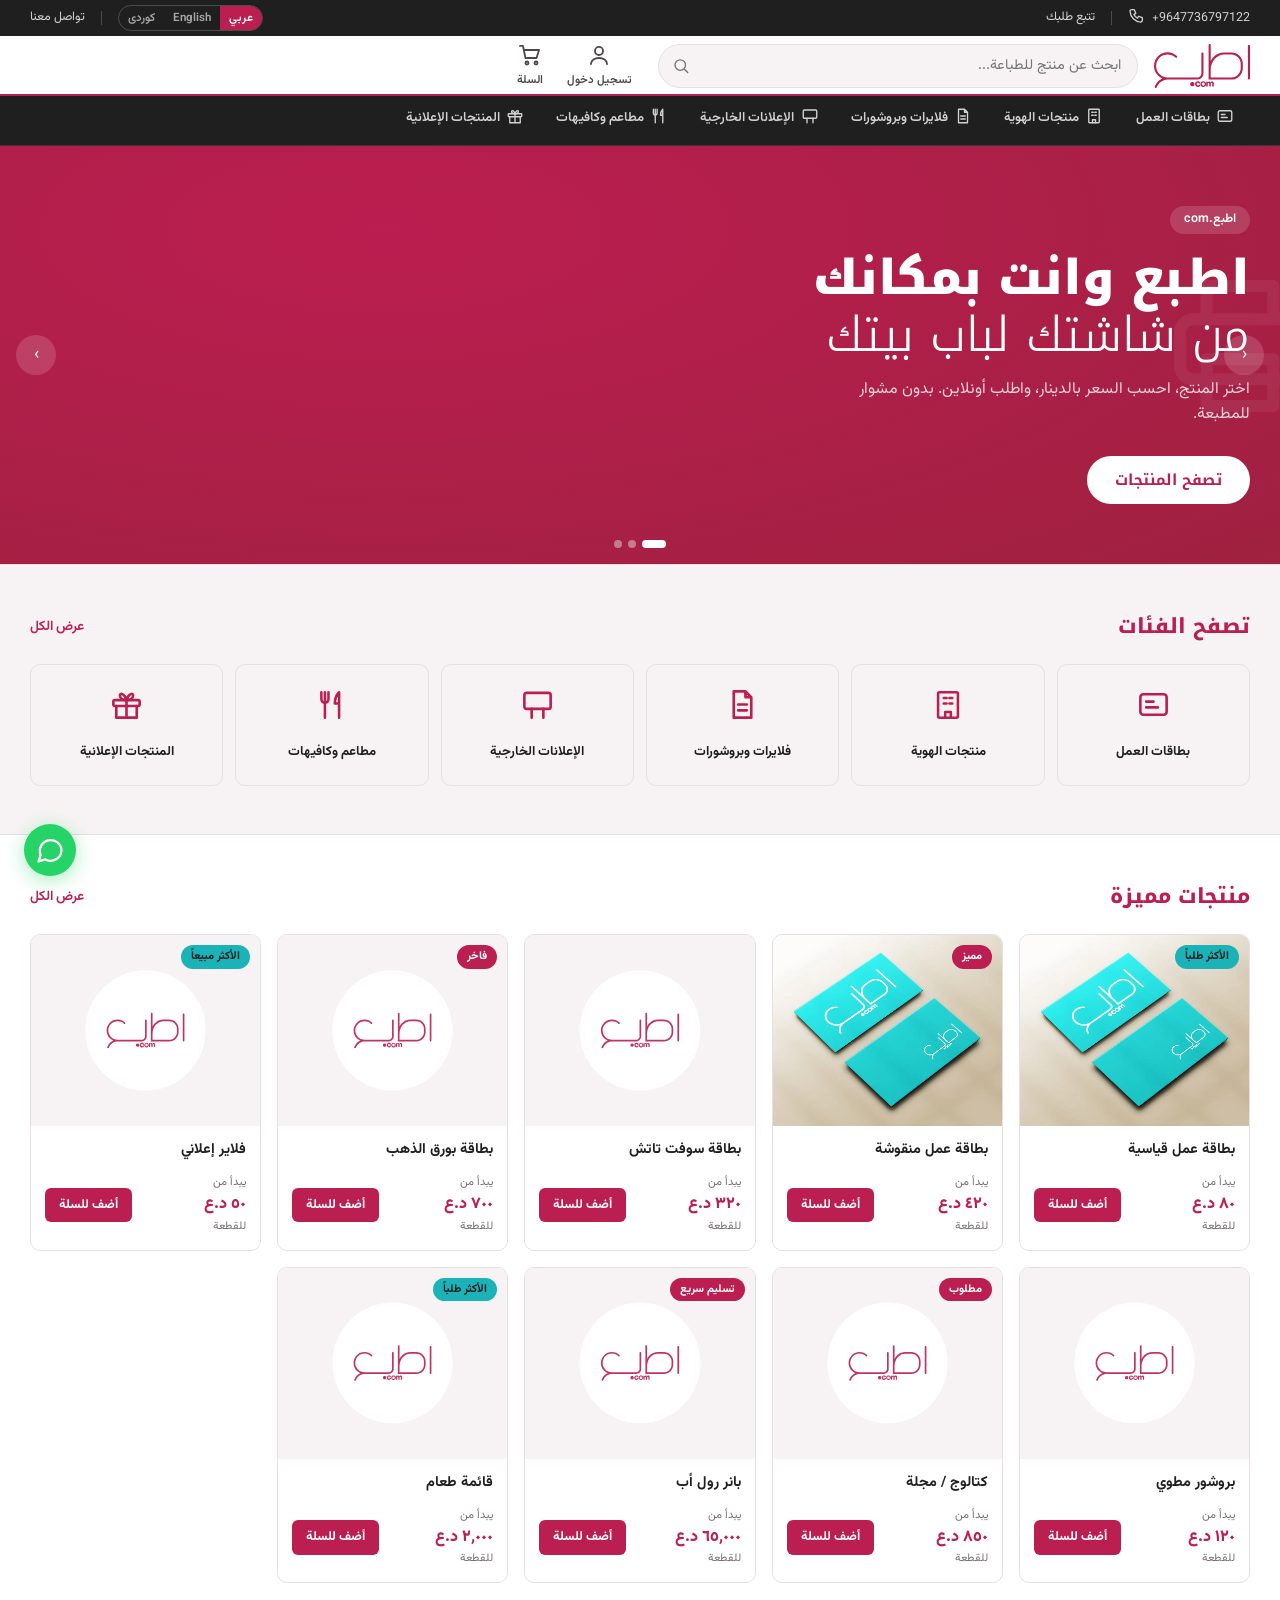
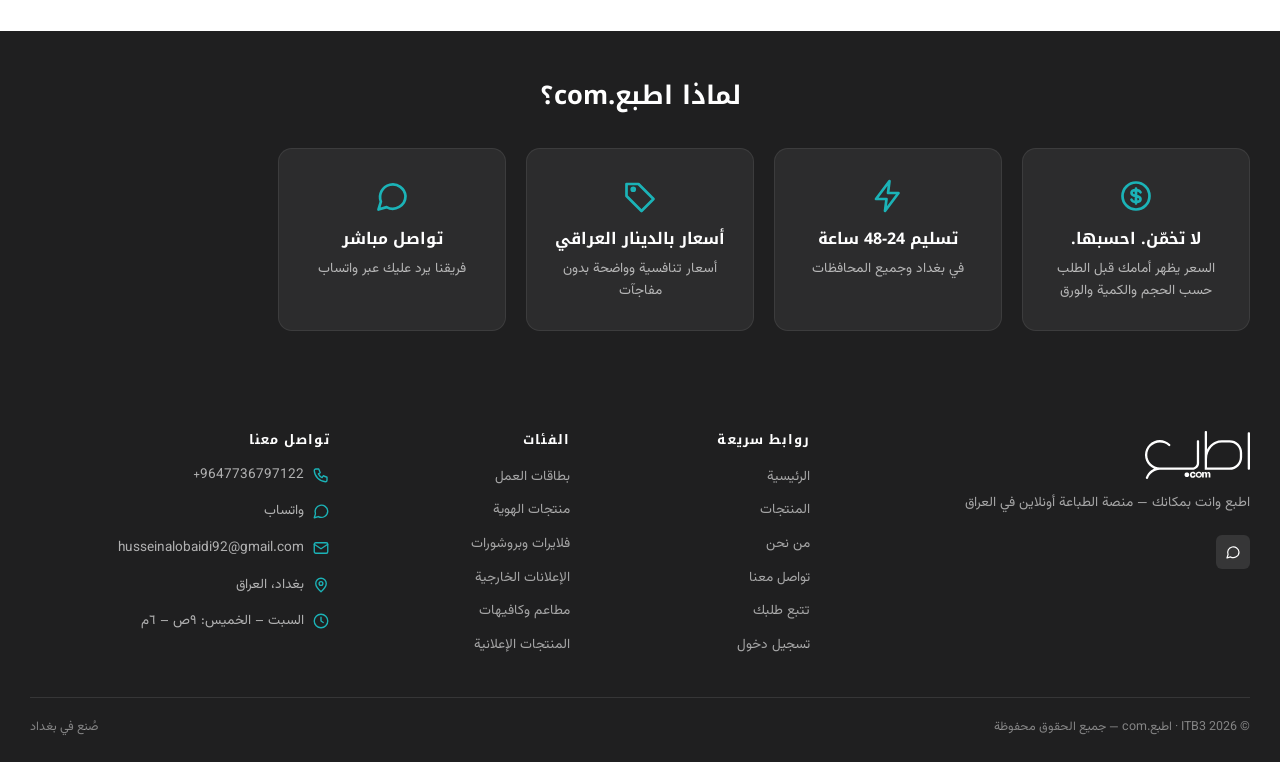
==== commit 503a6c4b: "Rebrand to اطبع.com identity, fix broken pages, secure admin Design - Brand tokens (magenta #BB1E50," ====
--- a/index.html
+++ b/index.html
@@ -2,94 +2,19 @@
 <html lang="ar" dir="rtl">
 <head>
 <meta charset="UTF-8"><meta name="viewport" content="width=device-width,initial-scale=1">
-<title>ITB3 — مطبعة بغداد الاحترافية</title>
-<meta name="description" content="أفضل حلول الطباعة في بغداد">
+<title>اطبع.com | ITB3 — اطبع وانت بمكانك</title>
+<meta name="description" content="اطبع.com (ITB3) منصة الطباعة أونلاين في العراق: بطاقات عمل، فلايرات، قوائم مطاعم وبانرات. احسب السعر بالدينار واطلب من مكانك.">
+<meta property="og:title" content="اطبع.com | ITB3 — اطبع وانت بمكانك">
+<meta property="og:description" content="منصة الطباعة أونلاين في العراق. احسب السعر واطلب من مكانك.">
+<meta property="og:type" content="website">
+<meta property="og:url" content="https://itb3.com/">
+<link rel="icon" type="image/svg+xml" href="assets/images/logo/favicon.svg">
+<meta name="theme-color" content="#BB1E50">
 <link rel="stylesheet" href="assets/css/style.css">
 </head>
 <body class="font-arabic">
 
-<!-- Topbar -->
-<div class="topbar">
-  <div class="container">
-    <div class="topbar-inner">
-      <div class="topbar-left">
-        <span>📞 <span id="tb-phone"></span></span>
-        <span class="topbar-sep"></span>
-        <a href="track-order.html" data-i18n="nav_track"></a>
-      </div>
-      <div class="topbar-right">
-        <div class="lang-pill">
-          <button class="lang-btn active" data-lang="ar">عربي</button>
-          <button class="lang-btn" data-lang="en">EN</button>
-          <button class="lang-btn" data-lang="ku">کو</button>
-        </div>
-        <span class="topbar-sep"></span>
-        <a href="contact.html" data-i18n="nav_contact"></a>
-      </div>
-    </div>
-  </div>
-</div>
-
-<!-- Navbar -->
-<nav id="main-nav">
-  <div class="container">
-    <div class="nav-inner">
-      <button id="menu-toggle" aria-label="menu"><span></span><span></span><span></span></button>
-      <a href="index.html" class="nav-logo-text">ITB<span>3</span></a>
-      <div class="nav-search">
-        <input type="text" data-i18n-ph="search_ph" id="main-search">
-        <span class="nav-search-btn">🔍</span>
-      </div>
-      <div class="nav-actions">
-        <a href="account/login.html" class="nav-action-btn auth-btn" id="nav-login">
-          <span class="icon">👤</span><span data-i18n="nav_login"></span>
-        </a>
-        <a href="account/dashboard.html" class="nav-action-btn auth-btn" id="nav-dashboard" style="display:none">
-          <span class="icon">👤</span><span id="nav-username"></span>
-        </a>
-        <button class="nav-action-btn" id="nav-logout" style="display:none" onclick="Auth.logout()">
-          <span class="icon">🚪</span><span data-i18n="nav_logout"></span>
-        </button>
-        <a href="cart.html" class="nav-action-btn" style="position:relative">
-          <span class="icon">🛒</span><span data-i18n="nav_cart"></span>
-          <span class="cart-count">0</span>
-        </a>
-      </div>
-    </div>
-  </div>
-</nav>
-
-<!-- Category bar -->
-<div class="cat-bar">
-  <div class="container">
-    <div class="cat-bar-inner" id="cat-bar"></div>
-  </div>
-</div>
-
-<!-- Mobile nav -->
-<div id="mob-overlay"></div>
-<aside id="mob-nav">
-  <div class="mob-nav-head">
-    <span class="nav-logo-text" style="font-size:1.2rem">ITB<span>3</span></span>
-    <button id="menu-toggle" style="font-size:1.3rem;color:#666">✕</button>
-  </div>
-  <nav class="mob-nav-links">
-    <a href="index.html" class="mob-nav-link"><span class="ico">🏠</span><span data-i18n="nav_home"></span></a>
-    <a href="products/index.html" class="mob-nav-link"><span class="ico">🏷️</span><span data-i18n="nav_products"></span></a>
-    <a href="about.html" class="mob-nav-link"><span class="ico">ℹ️</span><span data-i18n="nav_about"></span></a>
-    <a href="contact.html" class="mob-nav-link"><span class="ico">📞</span><span data-i18n="nav_contact"></span></a>
-    <a href="track-order.html" class="mob-nav-link"><span class="ico">📦</span><span data-i18n="nav_track"></span></a>
-    <a href="cart.html" class="mob-nav-link"><span class="ico">🛒</span><span data-i18n="nav_cart"></span></a>
-    <a href="account/login.html" class="mob-nav-link"><span class="ico">👤</span><span data-i18n="nav_login"></span></a>
-  </nav>
-  <div style="padding:16px">
-    <div class="lang-pill" style="justify-content:center">
-      <button class="lang-btn active" data-lang="ar">عربي</button>
-      <button class="lang-btn" data-lang="en">English</button>
-      <button class="lang-btn" data-lang="ku">کوردی</button>
-    </div>
-  </div>
-</aside>
+<nav id="main-nav"></nav>
 
 <main>
 
@@ -97,46 +22,36 @@
 <section class="hero-slider">
   <div class="slides-track">
     <div class="slide slide-1">
-      <div class="container">
-        <div class="slide-content">
-          <div class="slide-eyebrow">⚡ <span data-i18n="hero_offer"></span></div>
-          <h2>بطاقات العمل<br><span>بأفضل الأسعار</span></h2>
-          <p>1000 بطاقة قياسية بجودة عالية وتسليم خلال 48 ساعة في بغداد</p>
-          <a href="product.html?id=standard-business-card" class="slide-cta" data-i18n="shop_now"></a>
-        </div>
-      </div>
-      <div class="slide-decoration">🪪</div>
+      <div class="container"><div class="slide-content">
+        <div class="slide-eyebrow"><span data-i18n="hero1_tag"></span></div>
+        <h2><bdi data-i18n="hero1_a"></bdi><br><span data-i18n="hero1_b"></span></h2>
+        <p data-i18n="hero1_p"></p>
+        <a href="products/index.html" class="slide-cta" data-i18n="browse"></a>
+      </div></div>
+      <div class="slide-decoration"><i class="i i-printer"></i></div>
     </div>
     <div class="slide slide-2">
-      <div class="container">
-        <div class="slide-content">
-          <div class="slide-eyebrow">🎯 <span data-i18n="hero_offer"></span></div>
-          <h2>فلايرات وبروشورات<br><span>جاهزة خلال 24 ساعة</span></h2>
-          <p>طباعة سريعة بألوان زاهية على ورق عالي الجودة بأحجام متعددة</p>
-          <a href="product.html?id=flyer" class="slide-cta" data-i18n="shop_now"></a>
-        </div>
-      </div>
-      <div class="slide-decoration">📄</div>
+      <div class="container"><div class="slide-content">
+        <div class="slide-eyebrow"><span data-i18n="hero_offer"></span></div>
+        <h2><bdi data-i18n="hero2_a"></bdi><br><span data-i18n="hero2_b"></span></h2>
+        <p data-i18n="hero2_p"></p>
+        <a href="product.html?id=standard-business-card" class="slide-cta" data-i18n="shop_now"></a>
+      </div></div>
+      <div class="slide-decoration"><i class="i i-card"></i></div>
     </div>
     <div class="slide slide-3">
-      <div class="container">
-        <div class="slide-content">
-          <div class="slide-eyebrow">🏆 <span>جودة لا تُضاهى</span></div>
-          <h2>قوائم المطاعم<br><span>بتصميم فاخر</span></h2>
-          <p>قوائم طعام احترافية مصفحة أو UV تعكس احترافية مطعمك</p>
-          <a href="product.html?id=menu" class="slide-cta" data-i18n="shop_now"></a>
-        </div>
-      </div>
-      <div class="slide-decoration">🍽️</div>
+      <div class="container"><div class="slide-content">
+        <div class="slide-eyebrow"><span data-i18n="hero3_tag"></span></div>
+        <h2><bdi data-i18n="hero3_a"></bdi><br><span data-i18n="hero3_b"></span></h2>
+        <p data-i18n="hero3_p"></p>
+        <a href="product.html?id=menu" class="slide-cta" data-i18n="shop_now"></a>
+      </div></div>
+      <div class="slide-decoration"><i class="i i-utensils"></i></div>
     </div>
   </div>
-  <button class="slider-arrow slider-prev">‹</button>
-  <button class="slider-arrow slider-next">›</button>
-  <div class="slider-dots">
-    <div class="slider-dot active"></div>
-    <div class="slider-dot"></div>
-    <div class="slider-dot"></div>
-  </div>
+  <button class="slider-arrow slider-prev" aria-label="previous">‹</button>
+  <button class="slider-arrow slider-next" aria-label="next">›</button>
+  <div class="slider-dots"><div class="slider-dot active"></div><div class="slider-dot"></div><div class="slider-dot"></div></div>
 </section>
 
 <!-- Categories -->
@@ -156,7 +71,7 @@
 <section class="sec">
   <div class="container">
     <div class="sec-header">
-      <h2 class="sec-title"><span data-i18n="feat_title"></span> ⭐</h2>
+      <h2 class="sec-title"><span data-i18n="feat_title"></span></h2>
       <a href="products/index.html" class="sec-link" data-i18n="view_all"></a>
     </div>
     <div class="products-grid" id="featured-grid">
@@ -168,78 +83,18 @@
 <!-- Why Us -->
 <section class="sec" style="background:var(--secondary)">
   <div class="container">
-    <div style="text-align:center;margin-bottom:36px">
-      <h2 style="font-size:1.6rem;font-weight:800;color:#fff">لماذا ITB3؟</h2>
-    </div>
+    <h2 style="font-size:1.6rem;font-weight:700;color:#fff;text-align:center;margin-bottom:36px" data-i18n="why_title"></h2>
     <div style="display:grid;grid-template-columns:repeat(auto-fill,minmax(220px,1fr));gap:20px">
-      <div style="background:rgba(255,255,255,0.08);border-radius:12px;padding:28px;text-align:center;color:#fff">
-        <div style="font-size:2rem;margin-bottom:12px">🏆</div>
-        <h3 style="font-size:1rem;margin-bottom:8px">جودة لا تُضاهى</h3>
-        <p style="color:rgba(255,255,255,0.65);font-size:0.85rem">أحدث معدات الطباعة وأفضل الخامات</p>
-      </div>
-      <div style="background:rgba(255,255,255,0.08);border-radius:12px;padding:28px;text-align:center;color:#fff">
-        <div style="font-size:2rem;margin-bottom:12px">⚡</div>
-        <h3 style="font-size:1rem;margin-bottom:8px">تسليم 24-48 ساعة</h3>
-        <p style="color:rgba(255,255,255,0.65);font-size:0.85rem">في بغداد وجميع المحافظات</p>
-      </div>
-      <div style="background:rgba(255,255,255,0.08);border-radius:12px;padding:28px;text-align:center;color:#fff">
-        <div style="font-size:2rem;margin-bottom:12px">💰</div>
-        <h3 style="font-size:1rem;margin-bottom:8px">أفضل الأسعار</h3>
-        <p style="color:rgba(255,255,255,0.65);font-size:0.85rem">أسعار تنافسية بالدينار العراقي</p>
-      </div>
-      <div style="background:rgba(255,255,255,0.08);border-radius:12px;padding:28px;text-align:center;color:#fff">
-        <div style="font-size:2rem;margin-bottom:12px">🎧</div>
-        <h3 style="font-size:1rem;margin-bottom:8px">دعم متواصل</h3>
-        <p style="color:rgba(255,255,255,0.65);font-size:0.85rem">فريق متاح على مدار الساعة</p>
-      </div>
+      <div class="why-card"><i class="i i-coin"></i><h3 data-i18n="why1_t"></h3><p data-i18n="why1_p"></p></div>
+      <div class="why-card"><i class="i i-bolt"></i><h3 data-i18n="why2_t"></h3><p data-i18n="why2_p"></p></div>
+      <div class="why-card"><i class="i i-tag"></i><h3 data-i18n="why3_t"></h3><p data-i18n="why3_p"></p></div>
+      <div class="why-card"><i class="i i-chat"></i><h3 data-i18n="why4_t"></h3><p data-i18n="why4_p"></p></div>
     </div>
   </div>
 </section>
 
 </main>
 
-<!-- Footer -->
-<footer class="footer">
-  <div class="container">
-    <div class="footer-grid">
-      <div>
-        <div class="footer-logo"><span style="font-size:1.6rem;font-weight:900;color:#fff">ITB<span style="color:var(--primary)">3</span></span></div>
-        <p style="color:rgba(255,255,255,0.6);font-size:0.85rem;margin:12px 0 20px;line-height:1.8" data-i18n="tagline"></p>
-        <div class="footer-social">
-          <a href="#">📸</a><a href="#">👥</a><a href="#">🎵</a><a href="https://wa.me/9647736797122">💬</a>
-        </div>
-      </div>
-      <div class="footer-col">
-        <h4 data-i18n="footer_links"></h4>
-        <ul>
-          <li><a href="index.html" data-i18n="nav_home"></a></li>
-          <li><a href="products/index.html" data-i18n="nav_products"></a></li>
-          <li><a href="about.html" data-i18n="nav_about"></a></li>
-          <li><a href="contact.html" data-i18n="nav_contact"></a></li>
-          <li><a href="track-order.html" data-i18n="nav_track"></a></li>
-          <li><a href="account/login.html" data-i18n="nav_login"></a></li>
-        </ul>
-      </div>
-      <div class="footer-col" id="footer-cats-col">
-        <h4 data-i18n="footer_cats"></h4>
-        <ul id="footer-cats-list"></ul>
-      </div>
-      <div class="footer-col">
-        <h4 data-i18n="footer_contact"></h4>
-        <div class="footer-contact-item"><span class="ico">📞</span><a id="f-phone" href="9647736797122"></a></div>
-        <div class="footer-contact-item"><span class="ico">💬</span><a id="f-wa" href="https://wa.me/9647736797122">WhatsApp</a></div>
-        <div class="footer-contact-item"><span class="ico">📧</span><a id="f-email" href="husseinalobaidi92@gmail.com"></a></div>
-        <div class="footer-contact-item"><span class="ico">📍</span><span data-i18n="location_val"></span></div>
-        <div class="footer-contact-item"><span class="ico">🕐</span><span data-i18n="hours_val"></span></div>
-      </div>
-    </div>
-    <div class="footer-bottom">
-      <p>© 2025 ITB3. <span data-i18n="footer_rights"></span></p>
-      <p data-i18n="footer_made"></p>
-    </div>
-  </div>
-</footer>
-<a href="#" class="wa-float" data-wa>💬</a>
 
 <script src="assets/js/i18n.js"></script>
 <script src="assets/js/price-calc.js"></script>
@@ -249,28 +104,11 @@
 <script>
 async function pageRender() {
   const lang = i18n.getLang();
-  document.getElementById('tb-phone').textContent = CONFIG.phone;
-  const fp = document.getElementById('f-phone'); if(fp){fp.href='tel:'+CONFIG.phone;fp.textContent=CONFIG.phone;}
-  const fw = document.getElementById('f-wa'); if(fw) fw.href='https://wa.me/'+CONFIG.whatsapp;
-  const fe = document.getElementById('f-email'); if(fe){fe.href='mailto:'+CONFIG.email;fe.textContent=CONFIG.email;}
-
-  const res = await fetch('data/products.json');
-  const data = await res.json();
-
-  // Category bar
-  const cb = document.getElementById('cat-bar');
-  if(cb) cb.innerHTML = data.categories.map(c =>
-    `<a href="products/index.html?cat=${c.id}" class="cat-bar-item">
-      <span class="cat-icon">${c.icon}</span>${c.name[lang]||c.name.ar}
-    </a>`).join('');
+  const data = await loadData();
 
   // Categories grid
   const cg = document.getElementById('cats-grid');
   if(cg) cg.innerHTML = data.categories.map(c => buildCatCard(c)).join('');
-
-  // Footer cats
-  const fl = document.getElementById('footer-cats-list');
-  if(fl) fl.innerHTML = data.categories.map(c => `<li><a href="products/index.html?cat=${c.id}">${c.name[lang]||c.name.ar}</a></li>`).join('');
 
   // Featured products
   const fg = document.getElementById('featured-grid');
@@ -282,15 +120,6 @@
   document.querySelectorAll('.fade-up').forEach(el => setTimeout(()=>el.classList.add('in'),50));
 }
 document.addEventListener('DOMContentLoaded', pageRender);
-// Search
-document.addEventListener('DOMContentLoaded', () => {
-  document.getElementById('main-search').addEventListener('keydown', e => {
-    if(e.key==='Enter') {
-      const q = e.target.value.trim();
-      if(q) window.location.href = 'products/index.html?q='+encodeURIComponent(q);
-    }
-  });
-});
 </script>
 </body>
 </html>
--- a/assets/css/style.css
+++ b/assets/css/style.css
@@ -1,26 +1,27 @@
 /* ═══════════════════════════════════════════════════════════════
-   ITB3 v2 — White E-Commerce Theme
-   Like bidolubaski.com | AR/EN/KU | IQD | Full responsive
-   ═══════════════════════════════════════════════════════════════ */
-
-@import url('https://fonts.googleapis.com/css2?family=Cairo:wght@300;400;500;600;700;800;900&family=Raleway:wght@400;500;600;700;800&display=swap');
+   اطبع.com · ITB3 — brand theme (magenta / teal / charcoal)
+   AR/EN/KU | IQD | Full responsive
+   ═══════════════════════════════════════════════════════════════ */
+
+@import url('https://fonts.googleapis.com/css2?family=Noto+Kufi+Arabic:wght@300;400;600;700;800&family=Vazirmatn:wght@400;500;600;700;800&display=swap');
 
 /* ── Variables ──────────────────────────────────────────────── */
 :root {
-  --primary:      #D62828;
-  --primary-dark: #A81E1E;
-  --primary-light:#FCE8E8;
-  --secondary:    #003049;
-  --accent:       #F77F00;
-  --accent-light: #FFF3E0;
+  --primary:      #BB1E50;
+  --primary-dark: #99213C;
+  --primary-light:#FBE9EF;
+  --secondary:    #1F1F20;
+  --accent:       #1BB3B7;
+  --accent-light: #E3F6F6;
+  --teal-text:    #0B7A7E;
   --bg:           #FFFFFF;
-  --bg-gray:      #F5F6F8;
-  --bg-gray2:     #ECEEF2;
-  --border:       #E2E4E9;
-  --border-light: #F0F2F5;
-  --text:         #1A1A2E;
-  --text-mid:     #4A5568;
-  --text-muted:   #9199A6;
+  --bg-gray:      #F7F3F4;
+  --bg-gray2:     #EFE8EA;
+  --border:       #E7DFE2;
+  --border-light: #F3EDEF;
+  --text:         #1F1F20;
+  --text-mid:     #4D4649;
+  --text-muted:   #7A7074;
   --green:        #16A34A;
   --green-light:  #F0FDF4;
   --shadow-sm:    0 1px 3px rgba(0,0,0,0.08);
@@ -37,7 +38,7 @@
 /* ── Reset ──────────────────────────────────────────────────── */
 *,*::before,*::after{box-sizing:border-box;margin:0;padding:0}
 html{scroll-behavior:smooth}
-body{background:var(--bg);color:var(--text);line-height:1.6;overflow-x:hidden;font-family:'Cairo','Raleway',sans-serif}
+body{background:var(--bg);color:var(--text);line-height:1.6;overflow-x:hidden;font-family:'Vazirmatn',system-ui,sans-serif}
 body.no-scroll{overflow:hidden}
 img{display:block;max-width:100%}
 a{color:inherit;text-decoration:none}
@@ -46,8 +47,8 @@
 ul,ol{list-style:none}
 
 /* ── Typography ──────────────────────────────────────────────── */
-body.font-arabic{font-family:'Cairo',sans-serif}
-body.font-english{font-family:'Raleway','Cairo',sans-serif}
+body.font-arabic{font-family:'Vazirmatn',system-ui,sans-serif}
+body.font-english{font-family:'Vazirmatn',system-ui,sans-serif}
 h1,h2,h3,h4{font-weight:700;line-height:1.3;color:var(--text)}
 
 /* ── Container ───────────────────────────────────────────────── */
@@ -144,11 +145,11 @@
 .cart-count.show{display:flex}
 
 /* Mobile toggle */
-#menu-toggle{
+.menu-toggle{
   display:none;flex-direction:column;gap:4px;
   width:36px;height:36px;justify-content:center;align-items:center;
 }
-#menu-toggle span{width:20px;height:2px;background:var(--text);border-radius:2px;transition:var(--trans);display:block}
+.menu-toggle span{width:20px;height:2px;background:var(--text);border-radius:2px;transition:var(--trans);display:block}
 
 /* ═══════════════════════════════════════════════════════════════
    CATEGORY BAR (under nav)
@@ -196,9 +197,9 @@
   position:relative;
   overflow:hidden;
 }
-.slide-1{background:linear-gradient(135deg,var(--secondary) 0%,#005580 100%)}
-.slide-2{background:linear-gradient(135deg,var(--primary-dark) 0%,#8B0000 100%)}
-.slide-3{background:linear-gradient(135deg,#1a472a 0%,#2d6a4f 100%)}
+.slide-1{background:radial-gradient(120% 140% at 30% 20%,#BB1E50 0%,#99213C 100%)}
+.slide-2{background:linear-gradient(135deg,#1F1F20 0%,#2c2c2e 100%)}
+.slide-3{background:linear-gradient(135deg,#0B7A7E 0%,#075B5E 100%)}
 .slide-content{
   position:relative;z-index:2;
   max-width:560px;
@@ -214,7 +215,8 @@
   font-size:clamp(1.8rem,4vw,3rem);font-weight:900;color:#fff;
   line-height:1.2;margin-bottom:12px;
 }
-.slide h2 span{color:var(--accent)}
+.slide h2 span{color:#fff;font-weight:300}
+.slide-2 h2 span{color:var(--accent)}
 .slide p{color:rgba(255,255,255,0.8);font-size:1rem;margin-bottom:28px;max-width:400px}
 .slide-cta{
   display:inline-flex;align-items:center;gap:8px;
@@ -340,7 +342,7 @@
   z-index:2;
 }
 .product-badge.badge-new{background:var(--green)}
-.product-badge.badge-hot{background:var(--accent);color:#fff}
+.product-badge.badge-hot{background:var(--accent);color:var(--secondary)}
 .product-card__body{padding:14px}
 .product-card__name{
   font-size:0.9rem;font-weight:700;margin-bottom:4px;
@@ -604,7 +606,7 @@
 }
 .form-input:focus,.form-select:focus,.form-textarea:focus{
   outline:none;border-color:var(--primary);
-  box-shadow:0 0 0 3px rgba(214,40,40,0.08);
+  box-shadow:0 0 0 3px rgba(187,30,80,0.12);
 }
 .form-input.error{border-color:#EF4444}
 .field-error{font-size:0.75rem;color:#EF4444;margin-top:3px}
@@ -637,7 +639,7 @@
 .btn-primary{background:var(--primary);color:#fff;border:none}
 .btn-primary:hover{background:var(--primary-dark);transform:translateY(-1px)}
 .btn-secondary{background:var(--secondary);color:#fff;border:none}
-.btn-secondary:hover{background:#004060}
+.btn-secondary:hover{background:#2c2c2e}
 .btn-outline{
   border:1.5px solid var(--primary);color:var(--primary);background:transparent;
 }
@@ -816,7 +818,7 @@
   :root{--nav-h:56px}
   .nav-search{display:none}
   .nav-links-desktop{display:none}
-  #menu-toggle{display:flex}
+  .menu-toggle{display:flex}
   .cats-grid{grid-template-columns:repeat(3,1fr);gap:8px}
   .cat-bar{display:none}
   .products-grid{grid-template-columns:repeat(2,1fr);gap:10px}
@@ -866,3 +868,92 @@
 ::-webkit-scrollbar-track{background:var(--bg-gray)}
 ::-webkit-scrollbar-thumb{background:var(--border);border-radius:3px}
 ::-webkit-scrollbar-thumb:hover{background:var(--primary)}
+
+
+/* ═══════════════════════════════════════════════════════════════
+   BRAND LAYER — icons, logo, type
+   ═══════════════════════════════════════════════════════════════ */
+h1,h2,h3,h4,.sec-title,.slide h2,.btn,.slide-cta{font-family:'Noto Kufi Arabic','Vazirmatn',system-ui,sans-serif}
+.i{display:inline-block;width:1.15em;height:1.15em;vertical-align:-0.2em;background:currentColor;flex-shrink:0;
+  -webkit-mask:var(--m) center/contain no-repeat;mask:var(--m) center/contain no-repeat}
+.i-phone{--m:url("data:image/svg+xml,%3Csvg xmlns=%22http://www.w3.org/2000/svg%22 viewBox=%220 0 24 24%22 fill=%22none%22 stroke=%22%23000%22 stroke-width=%221.8%22 stroke-linecap=%22round%22 stroke-linejoin=%22round%22%3E%3Cpath d=%22M5 4h4l2 5-2.5 1.5a11 11 0 0 0 5 5L15 13l5 2v4a2 2 0 0 1-2 2A16 16 0 0 1 3 6a2 2 0 0 1 2-2%22/%3E%3C/svg%3E")}
+.i-search{--m:url("data:image/svg+xml,%3Csvg xmlns=%22http://www.w3.org/2000/svg%22 viewBox=%220 0 24 24%22 fill=%22none%22 stroke=%22%23000%22 stroke-width=%221.8%22 stroke-linecap=%22round%22 stroke-linejoin=%22round%22%3E%3Ccircle cx=%2211%22 cy=%2211%22 r=%227%22/%3E%3Cpath d=%22M21 21l-4.5-4.5%22/%3E%3C/svg%3E")}
+.i-user{--m:url("data:image/svg+xml,%3Csvg xmlns=%22http://www.w3.org/2000/svg%22 viewBox=%220 0 24 24%22 fill=%22none%22 stroke=%22%23000%22 stroke-width=%221.8%22 stroke-linecap=%22round%22 stroke-linejoin=%22round%22%3E%3Ccircle cx=%2212%22 cy=%228%22 r=%224%22/%3E%3Cpath d=%22M4 21c0-4 4-6 8-6s8 2 8 6%22/%3E%3C/svg%3E")}
+.i-logout{--m:url("data:image/svg+xml,%3Csvg xmlns=%22http://www.w3.org/2000/svg%22 viewBox=%220 0 24 24%22 fill=%22none%22 stroke=%22%23000%22 stroke-width=%221.8%22 stroke-linecap=%22round%22 stroke-linejoin=%22round%22%3E%3Cpath d=%22M9 21H5a2 2 0 0 1-2-2V5a2 2 0 0 1 2-2h4M16 17l5-5-5-5M21 12H9%22/%3E%3C/svg%3E")}
+.i-cart{--m:url("data:image/svg+xml,%3Csvg xmlns=%22http://www.w3.org/2000/svg%22 viewBox=%220 0 24 24%22 fill=%22none%22 stroke=%22%23000%22 stroke-width=%221.8%22 stroke-linecap=%22round%22 stroke-linejoin=%22round%22%3E%3Ccircle cx=%229%22 cy=%2220%22 r=%221.5%22/%3E%3Ccircle cx=%2218%22 cy=%2220%22 r=%221.5%22/%3E%3Cpath d=%22M2 3h3l2.5 12h11L21 7H6%22/%3E%3C/svg%3E")}
+.i-home{--m:url("data:image/svg+xml,%3Csvg xmlns=%22http://www.w3.org/2000/svg%22 viewBox=%220 0 24 24%22 fill=%22none%22 stroke=%22%23000%22 stroke-width=%221.8%22 stroke-linecap=%22round%22 stroke-linejoin=%22round%22%3E%3Cpath d=%22M3 11l9-8 9 8M5 10v10h14V10M10 20v-6h4v6%22/%3E%3C/svg%3E")}
+.i-tag{--m:url("data:image/svg+xml,%3Csvg xmlns=%22http://www.w3.org/2000/svg%22 viewBox=%220 0 24 24%22 fill=%22none%22 stroke=%22%23000%22 stroke-width=%221.8%22 stroke-linecap=%22round%22 stroke-linejoin=%22round%22%3E%3Cpath d=%22M3 12V4h8l10 10-8 8z%22/%3E%3Ccircle cx=%227.5%22 cy=%227.5%22 r=%221%22/%3E%3C/svg%3E")}
+.i-info{--m:url("data:image/svg+xml,%3Csvg xmlns=%22http://www.w3.org/2000/svg%22 viewBox=%220 0 24 24%22 fill=%22none%22 stroke=%22%23000%22 stroke-width=%221.8%22 stroke-linecap=%22round%22 stroke-linejoin=%22round%22%3E%3Ccircle cx=%2212%22 cy=%2212%22 r=%229%22/%3E%3Cpath d=%22M12 11v6M12 7.5v.5%22/%3E%3C/svg%3E")}
+.i-box{--m:url("data:image/svg+xml,%3Csvg xmlns=%22http://www.w3.org/2000/svg%22 viewBox=%220 0 24 24%22 fill=%22none%22 stroke=%22%23000%22 stroke-width=%221.8%22 stroke-linecap=%22round%22 stroke-linejoin=%22round%22%3E%3Cpath d=%22M3 8l9-5 9 5v8l-9 5-9-5zM3 8l9 5 9-5M12 13v8%22/%3E%3C/svg%3E")}
+.i-chat{--m:url("data:image/svg+xml,%3Csvg xmlns=%22http://www.w3.org/2000/svg%22 viewBox=%220 0 24 24%22 fill=%22none%22 stroke=%22%23000%22 stroke-width=%221.8%22 stroke-linecap=%22round%22 stroke-linejoin=%22round%22%3E%3Cpath d=%22M21 12a8.5 8.5 0 0 1-12.6 7.4L3 21l1.6-5.2A8.5 8.5 0 1 1 21 12z%22/%3E%3C/svg%3E")}
+.i-mail{--m:url("data:image/svg+xml,%3Csvg xmlns=%22http://www.w3.org/2000/svg%22 viewBox=%220 0 24 24%22 fill=%22none%22 stroke=%22%23000%22 stroke-width=%221.8%22 stroke-linecap=%22round%22 stroke-linejoin=%22round%22%3E%3Crect x=%223%22 y=%225%22 width=%2218%22 height=%2214%22 rx=%222%22/%3E%3Cpath d=%22M3 7l9 6 9-6%22/%3E%3C/svg%3E")}
+.i-pin{--m:url("data:image/svg+xml,%3Csvg xmlns=%22http://www.w3.org/2000/svg%22 viewBox=%220 0 24 24%22 fill=%22none%22 stroke=%22%23000%22 stroke-width=%221.8%22 stroke-linecap=%22round%22 stroke-linejoin=%22round%22%3E%3Cpath d=%22M12 21s7-6.2 7-11a7 7 0 0 0-14 0c0 4.8 7 11 7 11z%22/%3E%3Ccircle cx=%2212%22 cy=%2210%22 r=%222.5%22/%3E%3C/svg%3E")}
+.i-clock{--m:url("data:image/svg+xml,%3Csvg xmlns=%22http://www.w3.org/2000/svg%22 viewBox=%220 0 24 24%22 fill=%22none%22 stroke=%22%23000%22 stroke-width=%221.8%22 stroke-linecap=%22round%22 stroke-linejoin=%22round%22%3E%3Ccircle cx=%2212%22 cy=%2212%22 r=%229%22/%3E%3Cpath d=%22M12 7v5l3 2%22/%3E%3C/svg%3E")}
+.i-award{--m:url("data:image/svg+xml,%3Csvg xmlns=%22http://www.w3.org/2000/svg%22 viewBox=%220 0 24 24%22 fill=%22none%22 stroke=%22%23000%22 stroke-width=%221.8%22 stroke-linecap=%22round%22 stroke-linejoin=%22round%22%3E%3Ccircle cx=%2212%22 cy=%229%22 r=%226%22/%3E%3Cpath d=%22M9 14.5L7.5 22l4.5-2.5 4.5 2.5L15 14.5%22/%3E%3C/svg%3E")}
+.i-bolt{--m:url("data:image/svg+xml,%3Csvg xmlns=%22http://www.w3.org/2000/svg%22 viewBox=%220 0 24 24%22 fill=%22none%22 stroke=%22%23000%22 stroke-width=%221.8%22 stroke-linecap=%22round%22 stroke-linejoin=%22round%22%3E%3Cpath d=%22M13 2L4 14h7l-1 8 9-12h-7z%22/%3E%3C/svg%3E")}
+.i-coin{--m:url("data:image/svg+xml,%3Csvg xmlns=%22http://www.w3.org/2000/svg%22 viewBox=%220 0 24 24%22 fill=%22none%22 stroke=%22%23000%22 stroke-width=%221.8%22 stroke-linecap=%22round%22 stroke-linejoin=%22round%22%3E%3Ccircle cx=%2212%22 cy=%2212%22 r=%229%22/%3E%3Cpath d=%22M12 7v10M15 9.5c-.5-1-1.6-1.5-3-1.5-1.7 0-3 .8-3 2s1.2 1.7 3 2 3 .8 3 2-1.3 2-3 2c-1.4 0-2.5-.5-3-1.5%22/%3E%3C/svg%3E")}
+.i-headset{--m:url("data:image/svg+xml,%3Csvg xmlns=%22http://www.w3.org/2000/svg%22 viewBox=%220 0 24 24%22 fill=%22none%22 stroke=%22%23000%22 stroke-width=%221.8%22 stroke-linecap=%22round%22 stroke-linejoin=%22round%22%3E%3Cpath d=%22M4 14v-2a8 8 0 0 1 16 0v2M20 19c0 2-2 3-5 3%22/%3E%3Crect x=%222.5%22 y=%2213%22 width=%224%22 height=%226%22 rx=%221.5%22/%3E%3Crect x=%2217.5%22 y=%2213%22 width=%224%22 height=%226%22 rx=%221.5%22/%3E%3C/svg%3E")}
+.i-card{--m:url("data:image/svg+xml,%3Csvg xmlns=%22http://www.w3.org/2000/svg%22 viewBox=%220 0 24 24%22 fill=%22none%22 stroke=%22%23000%22 stroke-width=%221.8%22 stroke-linecap=%22round%22 stroke-linejoin=%22round%22%3E%3Crect x=%223%22 y=%225%22 width=%2218%22 height=%2214%22 rx=%222%22/%3E%3Cpath d=%22M7 10h5M7 14h8%22/%3E%3C/svg%3E")}
+.i-file{--m:url("data:image/svg+xml,%3Csvg xmlns=%22http://www.w3.org/2000/svg%22 viewBox=%220 0 24 24%22 fill=%22none%22 stroke=%22%23000%22 stroke-width=%221.8%22 stroke-linecap=%22round%22 stroke-linejoin=%22round%22%3E%3Cpath d=%22M6 3h8l4 4v14H6zM14 3v4h4M9 12h6M9 16h6%22/%3E%3C/svg%3E")}
+.i-building{--m:url("data:image/svg+xml,%3Csvg xmlns=%22http://www.w3.org/2000/svg%22 viewBox=%220 0 24 24%22 fill=%22none%22 stroke=%22%23000%22 stroke-width=%221.8%22 stroke-linecap=%22round%22 stroke-linejoin=%22round%22%3E%3Crect x=%225%22 y=%223%22 width=%2214%22 height=%2218%22 rx=%221%22/%3E%3Cpath d=%22M9 7h2M13 7h2M9 11h2M13 11h2M10 21v-4h4v4%22/%3E%3C/svg%3E")}
+.i-sign{--m:url("data:image/svg+xml,%3Csvg xmlns=%22http://www.w3.org/2000/svg%22 viewBox=%220 0 24 24%22 fill=%22none%22 stroke=%22%23000%22 stroke-width=%221.8%22 stroke-linecap=%22round%22 stroke-linejoin=%22round%22%3E%3Crect x=%223%22 y=%224%22 width=%2218%22 height=%2211%22 rx=%221.5%22/%3E%3Cpath d=%22M8 15v6M16 15v6%22/%3E%3C/svg%3E")}
+.i-utensils{--m:url("data:image/svg+xml,%3Csvg xmlns=%22http://www.w3.org/2000/svg%22 viewBox=%220 0 24 24%22 fill=%22none%22 stroke=%22%23000%22 stroke-width=%221.8%22 stroke-linecap=%22round%22 stroke-linejoin=%22round%22%3E%3Cpath d=%22M7 3v18M4.5 3v5a2.5 2.5 0 0 0 5 0V3M17 3c-2 2-3 4.5-3 8h3M17 3v18%22/%3E%3C/svg%3E")}
+.i-gift{--m:url("data:image/svg+xml,%3Csvg xmlns=%22http://www.w3.org/2000/svg%22 viewBox=%220 0 24 24%22 fill=%22none%22 stroke=%22%23000%22 stroke-width=%221.8%22 stroke-linecap=%22round%22 stroke-linejoin=%22round%22%3E%3Crect x=%223%22 y=%229%22 width=%2218%22 height=%224%22 rx=%221%22/%3E%3Cpath d=%22M5 13v8h14v-8M12 9v12M12 9C10 9 7.5 8 7.5 6S10.5 4 12 9c1.5-5 4.5-5 4.5-3S14 9 12 9%22/%3E%3C/svg%3E")}
+.i-star{--m:url("data:image/svg+xml,%3Csvg xmlns=%22http://www.w3.org/2000/svg%22 viewBox=%220 0 24 24%22 fill=%22none%22 stroke=%22%23000%22 stroke-width=%221.8%22 stroke-linecap=%22round%22 stroke-linejoin=%22round%22%3E%3Cpath d=%22M12 3l2.7 5.6 6.1.9-4.4 4.3 1 6.1L12 17l-5.4 2.9 1-6.1L3.2 9.5l6.1-.9z%22/%3E%3C/svg%3E")}
+.i-instagram{--m:url("data:image/svg+xml,%3Csvg xmlns=%22http://www.w3.org/2000/svg%22 viewBox=%220 0 24 24%22 fill=%22none%22 stroke=%22%23000%22 stroke-width=%221.8%22 stroke-linecap=%22round%22 stroke-linejoin=%22round%22%3E%3Crect x=%223%22 y=%223%22 width=%2218%22 height=%2218%22 rx=%225%22/%3E%3Ccircle cx=%2212%22 cy=%2212%22 r=%224%22/%3E%3Ccircle cx=%2217%22 cy=%227%22 r=%22.6%22/%3E%3C/svg%3E")}
+.i-facebook{--m:url("data:image/svg+xml,%3Csvg xmlns=%22http://www.w3.org/2000/svg%22 viewBox=%220 0 24 24%22 fill=%22none%22 stroke=%22%23000%22 stroke-width=%221.8%22 stroke-linecap=%22round%22 stroke-linejoin=%22round%22%3E%3Cpath d=%22M15 4h-2a4 4 0 0 0-4 4v3H6v4h3v6h4v-6h3l1-4h-4V8a1 1 0 0 1 1-1h2z%22/%3E%3C/svg%3E")}
+.i-tiktok{--m:url("data:image/svg+xml,%3Csvg xmlns=%22http://www.w3.org/2000/svg%22 viewBox=%220 0 24 24%22 fill=%22none%22 stroke=%22%23000%22 stroke-width=%221.8%22 stroke-linecap=%22round%22 stroke-linejoin=%22round%22%3E%3Cpath d=%22M14 3v11.5a3.5 3.5 0 1 1-3.5-3.5M14 3c.5 2.5 2.5 4.5 5 5%22/%3E%3C/svg%3E")}
+.i-printer{--m:url("data:image/svg+xml,%3Csvg xmlns=%22http://www.w3.org/2000/svg%22 viewBox=%220 0 24 24%22 fill=%22none%22 stroke=%22%23000%22 stroke-width=%221.8%22 stroke-linecap=%22round%22 stroke-linejoin=%22round%22%3E%3Cpath d=%22M7 8V3h10v5M7 14h10v7H7z%22/%3E%3Crect x=%223%22 y=%228%22 width=%2218%22 height=%229%22 rx=%222%22/%3E%3C/svg%3E")}
+.i-trash{--m:url("data:image/svg+xml,%3Csvg xmlns=%22http://www.w3.org/2000/svg%22 viewBox=%220 0 24 24%22 fill=%22none%22 stroke=%22%23000%22 stroke-width=%221.8%22 stroke-linecap=%22round%22 stroke-linejoin=%22round%22%3E%3Cpath d=%22M4 7h16M9 7V4h6v3M6 7l1 14h10l1-14%22/%3E%3C/svg%3E")}
+.i-sparkle{--m:url("data:image/svg+xml,%3Csvg xmlns=%22http://www.w3.org/2000/svg%22 viewBox=%220 0 24 24%22 fill=%22none%22 stroke=%22%23000%22 stroke-width=%221.8%22 stroke-linecap=%22round%22 stroke-linejoin=%22round%22%3E%3Cpath d=%22M12 3l1.8 5.2L19 10l-5.2 1.8L12 17l-1.8-5.2L5 10l5.2-1.8z%22/%3E%3C/svg%3E")}
+.i-target{--m:url("data:image/svg+xml,%3Csvg xmlns=%22http://www.w3.org/2000/svg%22 viewBox=%220 0 24 24%22 fill=%22none%22 stroke=%22%23000%22 stroke-width=%221.8%22 stroke-linecap=%22round%22 stroke-linejoin=%22round%22%3E%3Ccircle cx=%2212%22 cy=%2212%22 r=%229%22/%3E%3Ccircle cx=%2212%22 cy=%2212%22 r=%225%22/%3E%3Ccircle cx=%2212%22 cy=%2212%22 r=%221%22/%3E%3C/svg%3E")}
+.i-clip{--m:url("data:image/svg+xml,%3Csvg xmlns=%22http://www.w3.org/2000/svg%22 viewBox=%220 0 24 24%22 fill=%22none%22 stroke=%22%23000%22 stroke-width=%221.8%22 stroke-linecap=%22round%22 stroke-linejoin=%22round%22%3E%3Cpath d=%22M20 11l-8.5 8.5a5 5 0 0 1-7-7L13 4a3.5 3.5 0 0 1 5 5l-8.5 8.5a2 2 0 0 1-3-3L14 7%22/%3E%3C/svg%3E")}
+.i-chart{--m:url("data:image/svg+xml,%3Csvg xmlns=%22http://www.w3.org/2000/svg%22 viewBox=%220 0 24 24%22 fill=%22none%22 stroke=%22%23000%22 stroke-width=%221.8%22 stroke-linecap=%22round%22 stroke-linejoin=%22round%22%3E%3Cpath d=%22M4 20V10M10 20V4M16 20v-8M22 20H2%22/%3E%3C/svg%3E")}
+.i-gear{--m:url("data:image/svg+xml,%3Csvg xmlns=%22http://www.w3.org/2000/svg%22 viewBox=%220 0 24 24%22 fill=%22none%22 stroke=%22%23000%22 stroke-width=%221.8%22 stroke-linecap=%22round%22 stroke-linejoin=%22round%22%3E%3Cpath d=%22M4 6h10M18 6h2M4 12h4M12 12h8M4 18h12%22/%3E%3Ccircle cx=%2216%22 cy=%226%22 r=%222%22/%3E%3Ccircle cx=%2210%22 cy=%2212%22 r=%222%22/%3E%3Ccircle cx=%2218%22 cy=%2218%22 r=%222%22/%3E%3C/svg%3E")}
+.i-globe{--m:url("data:image/svg+xml,%3Csvg xmlns=%22http://www.w3.org/2000/svg%22 viewBox=%220 0 24 24%22 fill=%22none%22 stroke=%22%23000%22 stroke-width=%221.8%22 stroke-linecap=%22round%22 stroke-linejoin=%22round%22%3E%3Ccircle cx=%2212%22 cy=%2212%22 r=%229%22/%3E%3Cpath d=%22M3 12h18M12 3c3 3 3 15 0 18M12 3c-3 3-3 15 0 18%22/%3E%3C/svg%3E")}
+.i-save{--m:url("data:image/svg+xml,%3Csvg xmlns=%22http://www.w3.org/2000/svg%22 viewBox=%220 0 24 24%22 fill=%22none%22 stroke=%22%23000%22 stroke-width=%221.8%22 stroke-linecap=%22round%22 stroke-linejoin=%22round%22%3E%3Cpath d=%22M5 3h11l3 3v15H5zM8 3v6h7V3M8 21v-7h8v7%22/%3E%3C/svg%3E")}
+.i-bag{--m:url("data:image/svg+xml,%3Csvg xmlns=%22http://www.w3.org/2000/svg%22 viewBox=%220 0 24 24%22 fill=%22none%22 stroke=%22%23000%22 stroke-width=%221.8%22 stroke-linecap=%22round%22 stroke-linejoin=%22round%22%3E%3Cpath d=%22M5 8h14l-1 13H6zM9 8V6a3 3 0 0 1 6 0v2%22/%3E%3C/svg%3E")}
+
+.nav-logo{display:flex;align-items:center;flex-shrink:0}
+.logo-img{height:40px;width:auto}
+.logo-img.logo-sm{height:30px}
+.logo-img.logo-footer{height:48px}
+.adm-logo{display:flex;align-items:center;gap:8px}
+.auth-logo .logo-img{height:56px;margin:0 auto}
+.cat-card__icon{font-size:1.9rem;color:var(--primary)}
+.cat-card:hover .cat-card__icon{color:var(--teal-text)}
+.cat-bar-item .cat-icon .i{font-size:1rem}
+.slide-decoration .i{width:1em;height:1em}
+.wa-float .i{font-size:1.6rem}
+.footer-social a{display:inline-flex;align-items:center;justify-content:center;color:#fff}
+.footer-social a:hover{background:var(--primary)}
+.why-card{background:rgba(255,255,255,0.06);border:1px solid rgba(255,255,255,0.08);border-radius:14px;padding:28px;text-align:center;color:#fff}
+.why-card .i{font-size:2rem;color:var(--accent);margin-bottom:12px}
+.why-card h3{font-size:1rem;margin-bottom:8px;color:#fff}
+.why-card p{color:rgba(255,255,255,0.65);font-size:0.85rem}
+a:focus-visible,button:focus-visible,input:focus-visible,select:focus-visible{outline:2px solid var(--teal-text);outline-offset:2px}
+.product-card__img img[src$="placeholder.svg"]{object-fit:cover}
+
+.nav-search-btn{display:flex;align-items:center;justify-content:center;color:var(--text-muted);cursor:pointer}
+.nav-search-btn:hover{color:var(--primary)}
+.topbar a .i{font-size:.9rem;margin-inline-end:4px}
+.lang-pill--light{border-color:var(--border)}
+.lang-pill--light .lang-btn{color:var(--text-mid)}
+.lang-pill--light .lang-btn:hover:not(.active){color:var(--primary)}
+
+/* About */
+.about-wrap{max-width:920px}
+.about-lead{font-size:1.15rem;line-height:2;color:var(--text-mid);margin-bottom:36px}
+.about-h{font-size:1.2rem;margin:0 0 16px}
+.about-chips{display:flex;flex-wrap:wrap;gap:10px;margin-bottom:40px}
+.about-chip{display:inline-flex;align-items:center;gap:8px;padding:10px 16px;border-radius:24px;background:var(--bg-gray);border:1px solid var(--border);font-weight:600;font-size:.9rem}
+.about-chip .i{color:var(--primary)}
+.about-steps{display:grid;grid-template-columns:repeat(auto-fit,minmax(200px,1fr));gap:16px;margin-bottom:36px}
+.about-step{background:#fff;border:1.5px solid var(--border);border-radius:var(--radius-lg);padding:24px}
+.about-step h3{font-size:1rem;margin:12px 0 6px}
+.about-step p{font-size:.88rem;color:var(--text-mid)}
+.about-num{display:inline-flex;align-items:center;justify-content:center;width:36px;height:36px;border-radius:50%;background:var(--primary);color:#fff;font-weight:700}
+.about-cta{display:flex;gap:12px;flex-wrap:wrap}
+
+@media(max-width:640px){.slider-arrow{display:none}}
+.footer{margin-top:0}
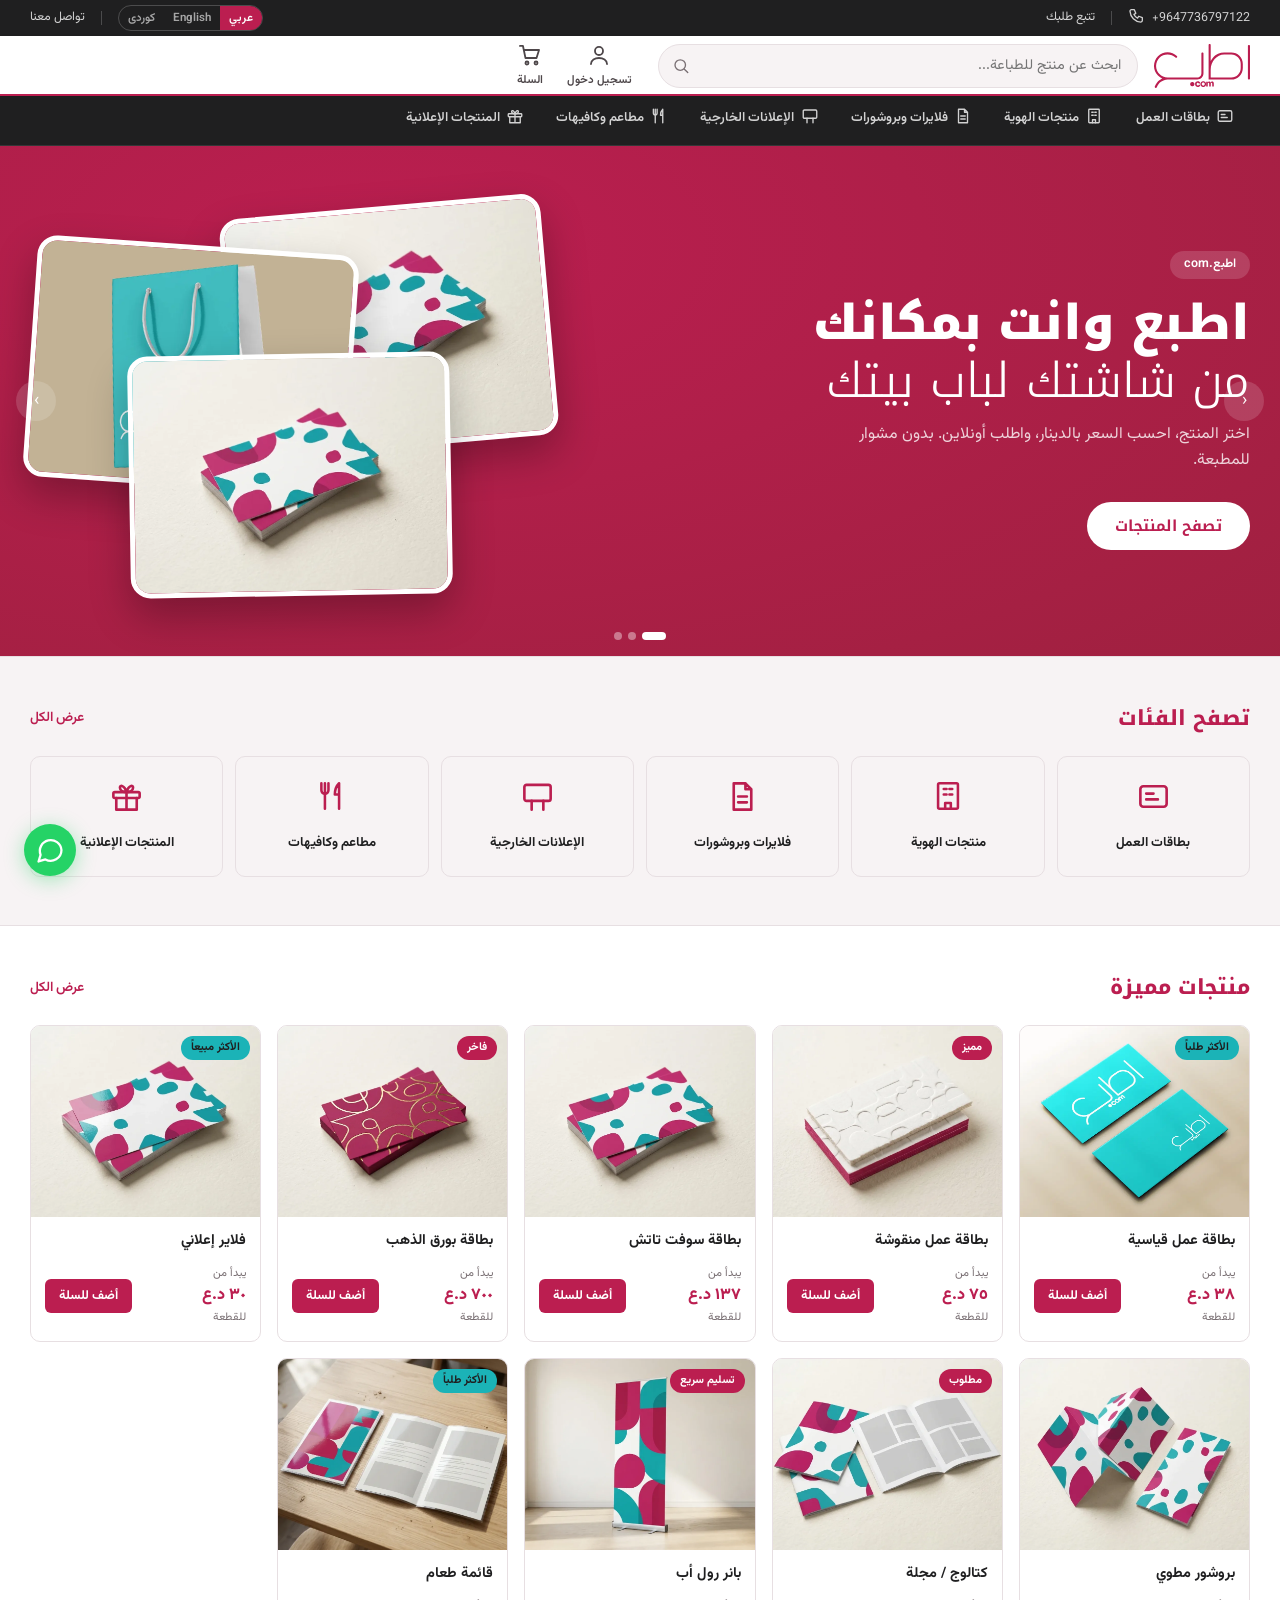
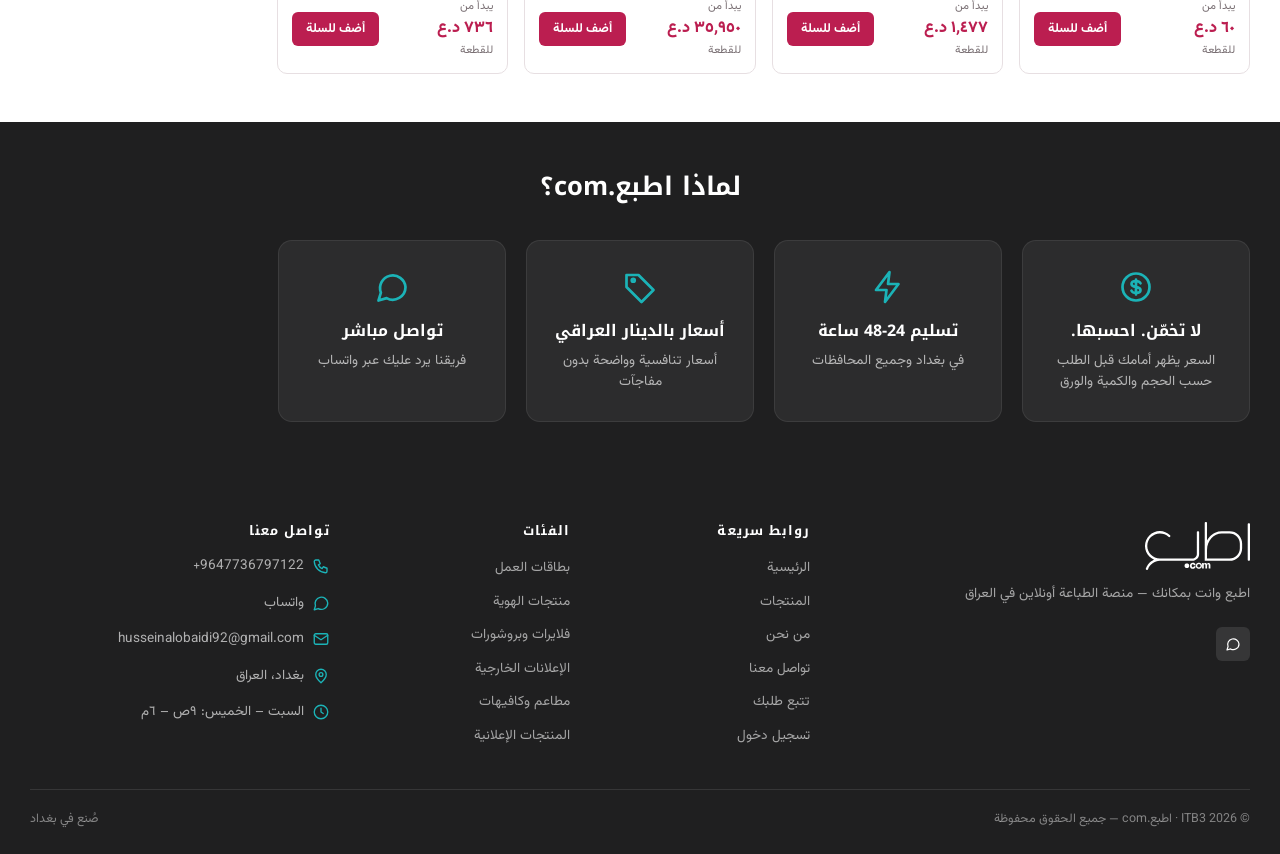
==== commit 04a2f1e6: "Add product photos to the hero slider Each slide now shows a framed photo composition beside the tex" ====
--- a/index.html
+++ b/index.html
@@ -27,8 +27,9 @@
         <h2><bdi data-i18n="hero1_a"></bdi><br><span data-i18n="hero1_b"></span></h2>
         <p data-i18n="hero1_p"></p>
         <a href="products/index.html" class="slide-cta" data-i18n="browse"></a>
-      </div></div>
-      <div class="slide-decoration"><i class="i i-printer"></i></div>
+      </div>
+      <div class="slide-media slide-media--3" aria-hidden="true"><img src="assets/images/products/flyer.webp" alt="" width="1000" height="747"><img src="assets/images/products/advertising-bag.webp" alt="" width="1000" height="747"><img src="assets/images/products/soft-touch-business-card.webp" alt="" width="1000" height="747"></div>
+      </div>
     </div>
     <div class="slide slide-2">
       <div class="container"><div class="slide-content">
@@ -36,8 +37,9 @@
         <h2><bdi data-i18n="hero2_a"></bdi><br><span data-i18n="hero2_b"></span></h2>
         <p data-i18n="hero2_p"></p>
         <a href="product.html?id=standard-business-card" class="slide-cta" data-i18n="shop_now"></a>
-      </div></div>
-      <div class="slide-decoration"><i class="i i-card"></i></div>
+      </div>
+      <div class="slide-media slide-media--2" aria-hidden="true"><img src="assets/images/products/foil-business-card.webp" alt="" width="1000" height="747" loading="lazy"><img src="assets/images/products/standard-business-card.webp" alt="" width="1000" height="747" loading="lazy"></div>
+      </div>
     </div>
     <div class="slide slide-3">
       <div class="container"><div class="slide-content">
@@ -45,8 +47,9 @@
         <h2><bdi data-i18n="hero3_a"></bdi><br><span data-i18n="hero3_b"></span></h2>
         <p data-i18n="hero3_p"></p>
         <a href="product.html?id=menu" class="slide-cta" data-i18n="shop_now"></a>
-      </div></div>
-      <div class="slide-decoration"><i class="i i-utensils"></i></div>
+      </div>
+      <div class="slide-media slide-media--1" aria-hidden="true"><img src="assets/images/products/menu.webp" alt="" width="1000" height="747" loading="lazy"></div>
+      </div>
     </div>
   </div>
   <button class="slider-arrow slider-prev" aria-label="previous">‹</button>
--- a/assets/css/style.css
+++ b/assets/css/style.css
@@ -957,3 +957,22 @@
 
 @media(max-width:640px){.slider-arrow{display:none}}
 .footer{margin-top:0}
+
+/* Hero slider media */
+.slide .container{display:flex;align-items:center;justify-content:space-between;gap:48px}
+.slide-content{flex:1 1 0;min-width:0}
+.slide-media{flex:0 0 44%;max-width:520px;position:relative;aspect-ratio:4/3}
+.slide-media img{position:absolute;width:100%;height:100%;object-fit:cover;border-radius:20px;border:5px solid #fff;box-shadow:0 18px 40px rgba(0,0,0,.28)}
+.slide-media--1 img{inset:0;transform:rotate(-2deg)}
+.slide-media--2 img{width:74%;height:74%}
+.slide-media--2 img:nth-child(1){top:0;inset-inline-start:0;transform:rotate(-4deg)}
+.slide-media--2 img:nth-child(2){bottom:0;inset-inline-end:0;transform:rotate(3deg)}
+.slide-media--3 img{width:62%;height:62%}
+.slide-media--3 img:nth-child(1){top:0;inset-inline-start:0;transform:rotate(-5deg)}
+.slide-media--3 img:nth-child(2){top:10%;inset-inline-end:0;transform:rotate(4deg)}
+.slide-media--3 img:nth-child(3){bottom:0;inset-inline-start:19%;transform:rotate(-1deg)}
+@media(max-width:820px){
+  .slide .container{flex-direction:column-reverse;align-items:stretch;gap:20px}
+  .slide-media{flex:none;width:78%;max-width:340px;margin-inline:auto}
+  .slide-media img{border-width:3px;border-radius:14px}
+}
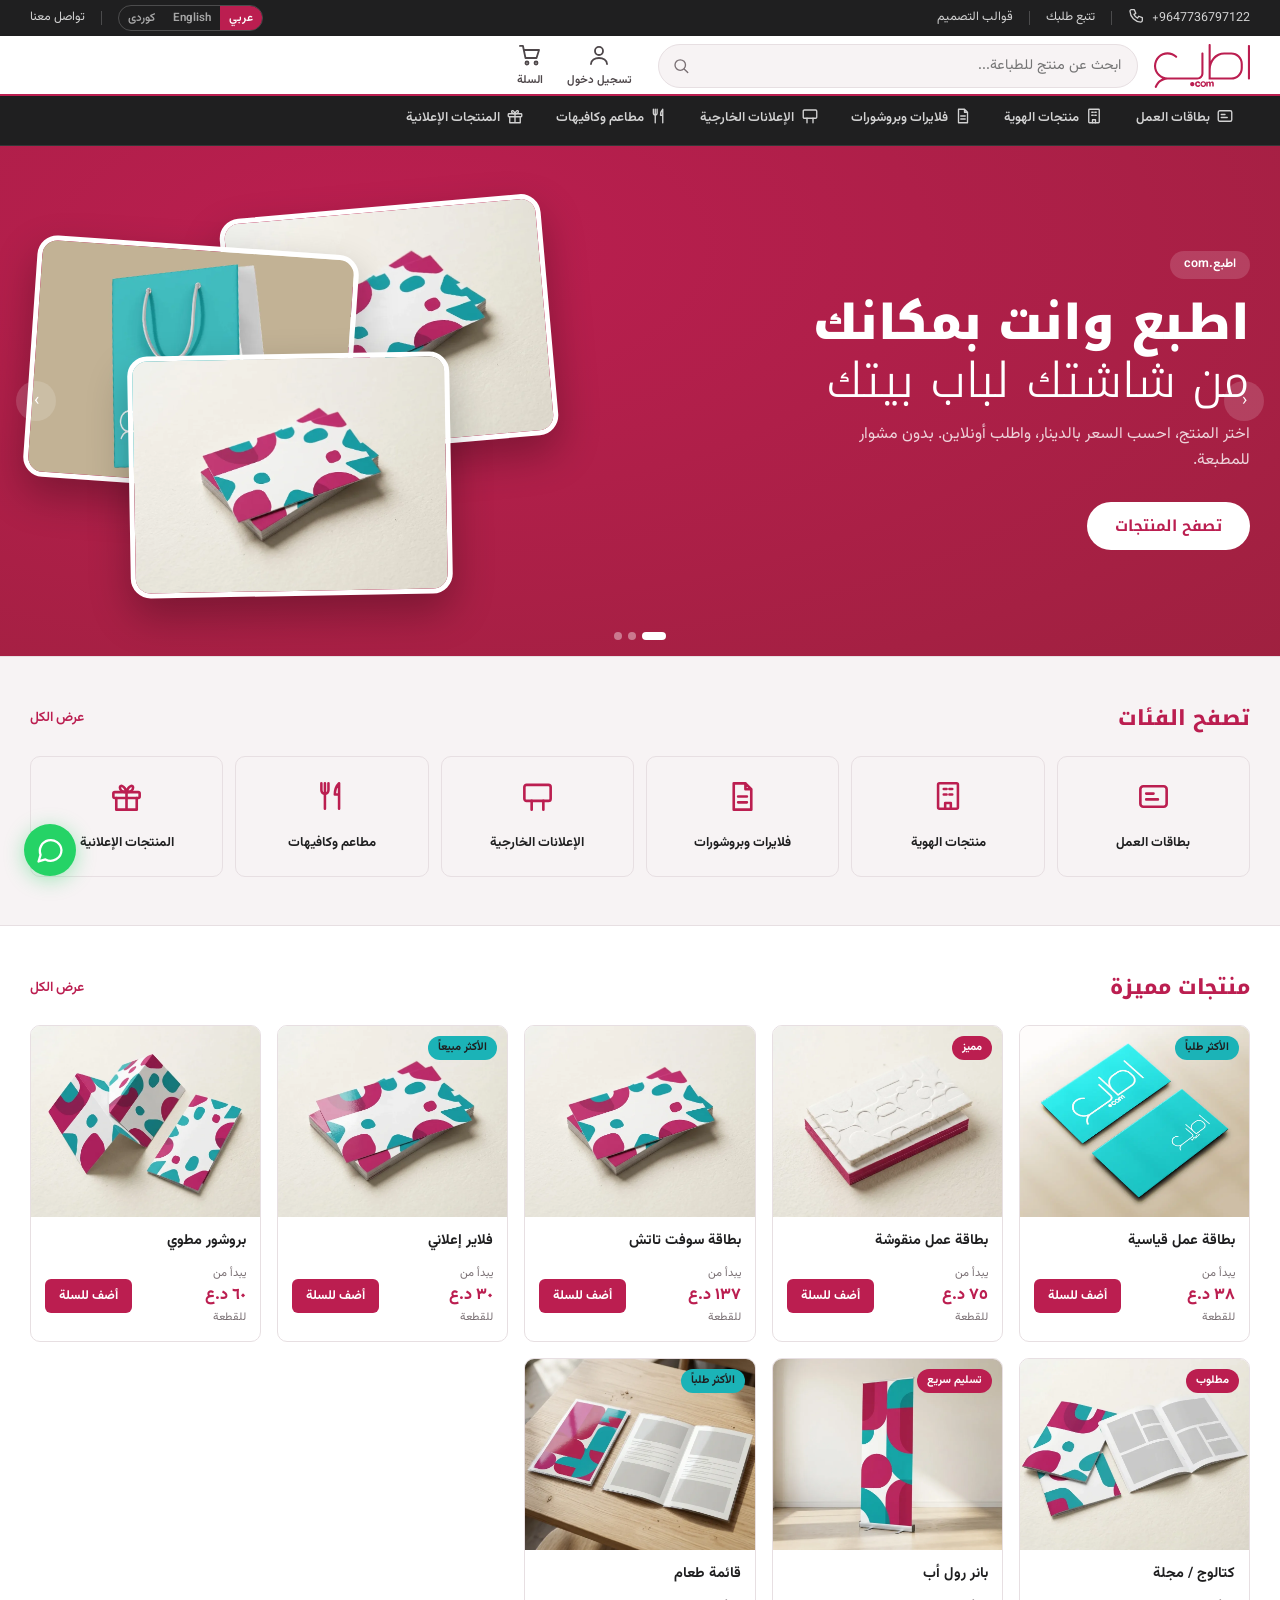
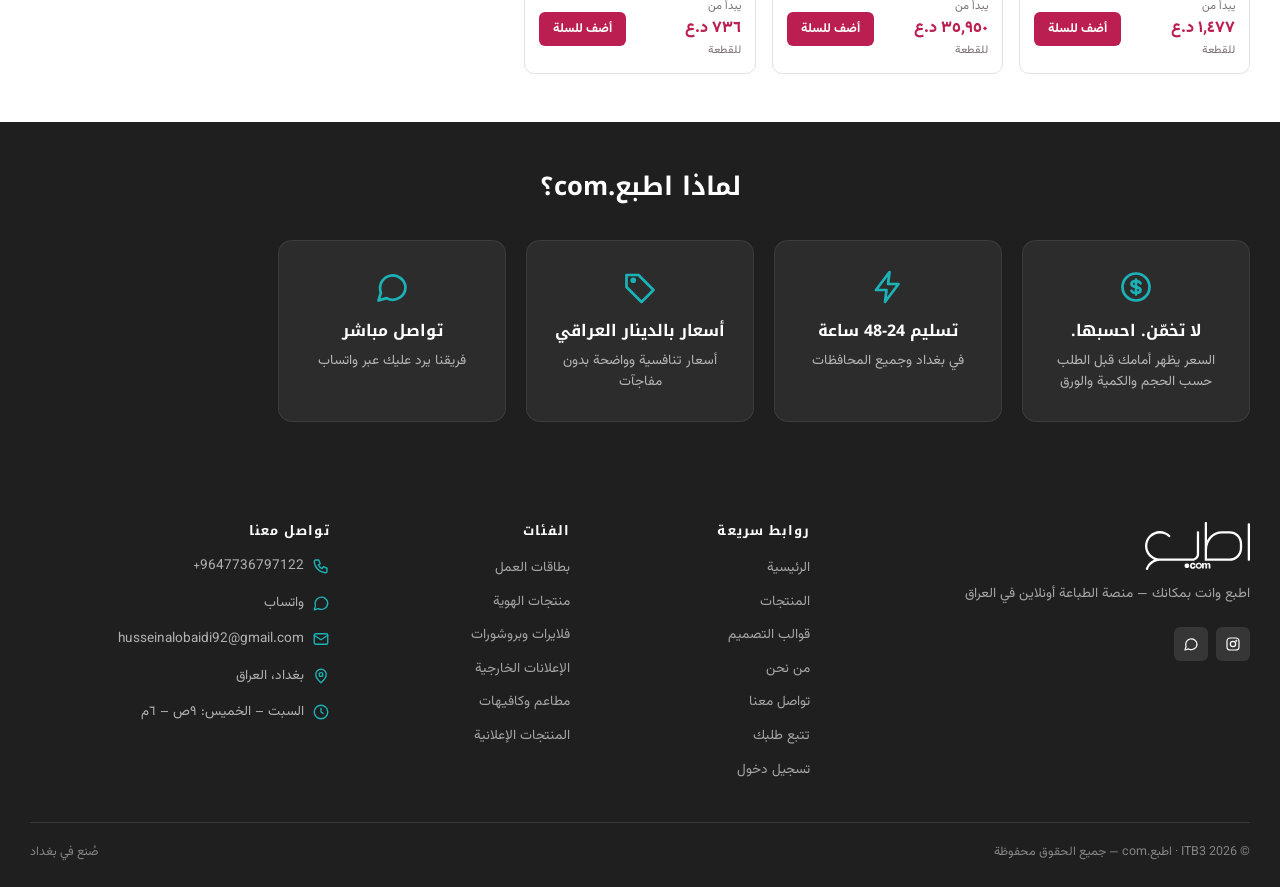
==== commit 1ac1ac35: "Fix stale CSS/JS on returning visitors (broken slider on phones) CSS and JS are cached for a month, " ====
--- a/index.html
+++ b/index.html
@@ -10,7 +10,7 @@
 <meta property="og:url" content="https://itb3.com/">
 <link rel="icon" type="image/svg+xml" href="assets/images/logo/favicon.svg">
 <meta name="theme-color" content="#BB1E50">
-<link rel="stylesheet" href="assets/css/style.css">
+<link rel="stylesheet" href="assets/css/style.css?v=33d8c931">
 </head>
 <body class="font-arabic">
 
@@ -99,11 +99,11 @@
 </main>
 
 
-<script src="assets/js/i18n.js"></script>
-<script src="assets/js/price-calc.js"></script>
-<script src="assets/js/cart.js"></script>
-<script src="assets/js/auth.js"></script>
-<script src="assets/js/app.js"></script>
+<script src="assets/js/i18n.js?v=b096e716"></script>
+<script src="assets/js/price-calc.js?v=cfbca00f"></script>
+<script src="assets/js/cart.js?v=b23bc82e"></script>
+<script src="assets/js/auth.js?v=bb1042af"></script>
+<script src="assets/js/app.js?v=ef0a6fc9"></script>
 <script>
 async function pageRender() {
   const lang = i18n.getLang();
--- a/assets/css/style.css
+++ b/assets/css/style.css
@@ -976,3 +976,26 @@
   .slide-media{flex:none;width:78%;max-width:340px;margin-inline:auto}
   .slide-media img{border-width:3px;border-radius:14px}
 }
+
+/* Templates */
+.tpl-filters{display:flex;flex-wrap:wrap;gap:8px;margin-bottom:24px}
+.tpl-chip{padding:8px 16px;border-radius:24px;border:1.5px solid var(--border);background:#fff;font-weight:600;font-size:.88rem;color:var(--text-mid);cursor:pointer;font-family:inherit}
+.tpl-chip span{color:var(--text-muted);font-weight:500;margin-inline-start:4px}
+.tpl-chip.active{background:var(--primary);border-color:var(--primary);color:#fff}
+.tpl-chip.active span{color:rgba(255,255,255,.8)}
+.tpl-grid{display:grid;grid-template-columns:repeat(auto-fill,minmax(230px,1fr));gap:18px}
+.tpl-card{background:#fff;border:1.5px solid var(--border);border-radius:var(--radius-lg);overflow:hidden;display:flex;flex-direction:column}
+.tpl-thumb{display:flex;align-items:center;justify-content:center;aspect-ratio:4/3;background:var(--bg-gray);padding:14px}
+.tpl-thumb img{max-width:100%;max-height:100%;width:auto;height:auto;box-shadow:0 2px 10px rgba(0,0,0,.12);background:#fff}
+.tpl-body{padding:14px 16px 16px;display:flex;flex-direction:column;gap:6px;flex:1}
+.tpl-title{font-size:.92rem;line-height:1.6;font-family:'Vazirmatn',system-ui,sans-serif;font-weight:700}
+.tpl-meta{font-size:.78rem;color:var(--text-muted)}
+.tpl-btn{margin-top:auto;justify-content:center}
+.tpl-box{margin-top:18px;border:1.5px solid var(--border);border-radius:var(--radius-lg);padding:14px 16px;background:var(--bg-gray)}
+.tpl-box-head{display:flex;justify-content:space-between;align-items:center;gap:10px;font-size:.9rem;margin-bottom:8px}
+.tpl-box-head a{color:var(--teal-text);font-weight:600;font-size:.82rem}
+.tpl-list{list-style:none;display:grid;gap:6px}
+.tpl-list li{display:flex;justify-content:space-between;gap:10px;font-size:.85rem}
+.tpl-list a{color:var(--primary);font-weight:600}
+.tpl-list a:hover{text-decoration:underline}
+.tpl-list span{color:var(--text-muted);font-size:.75rem;white-space:nowrap}
